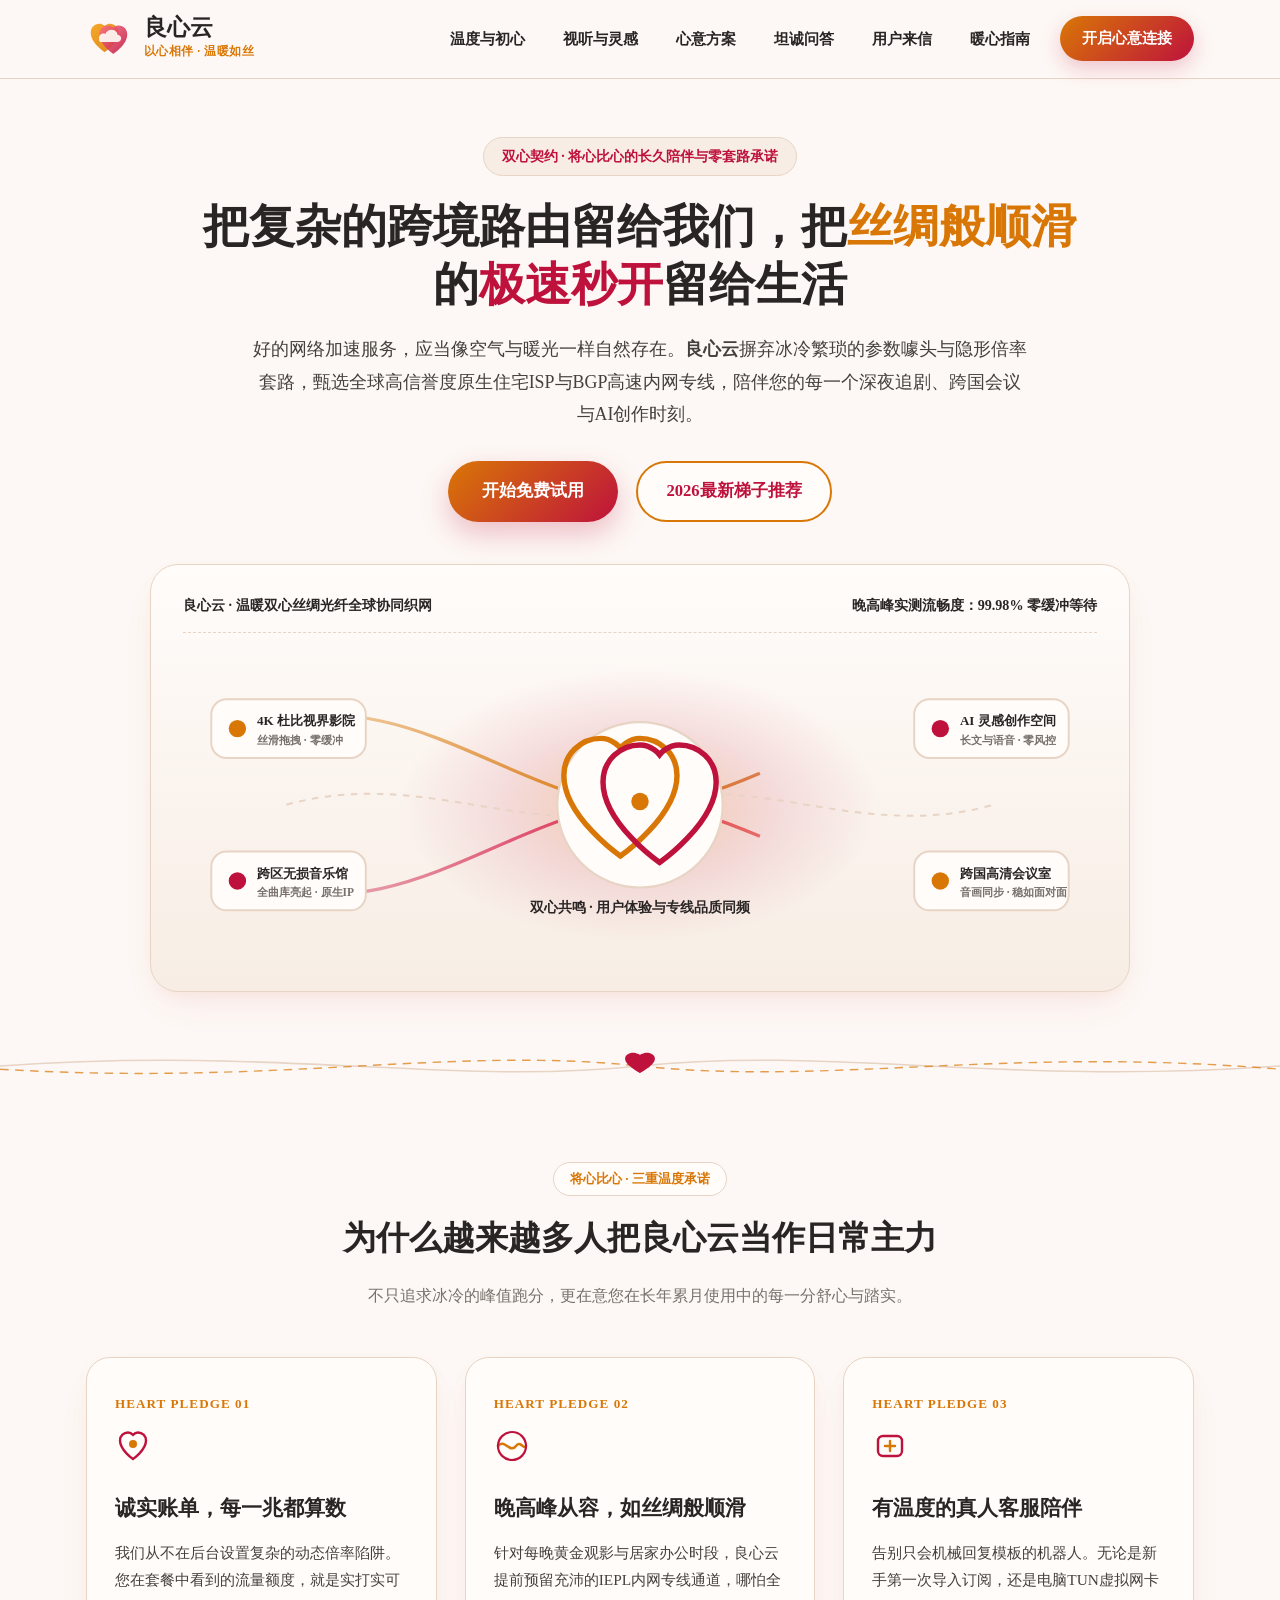
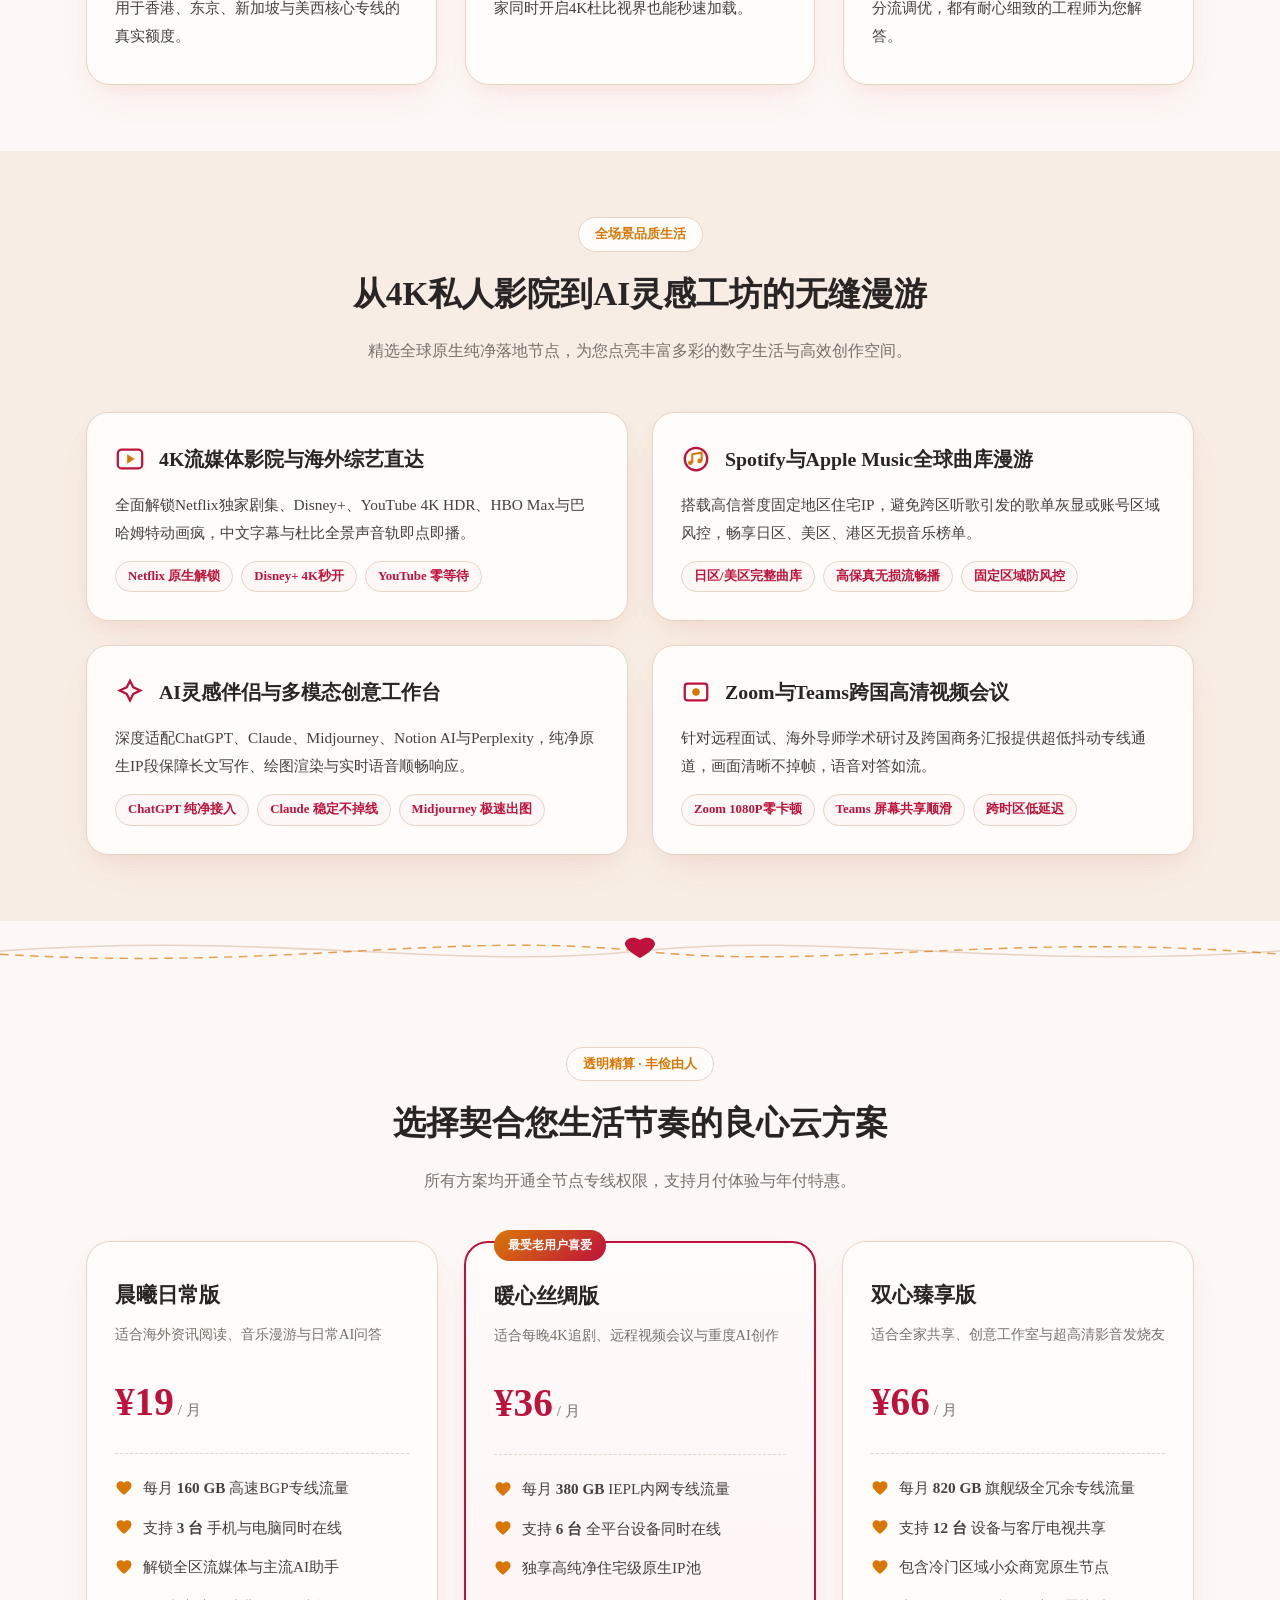
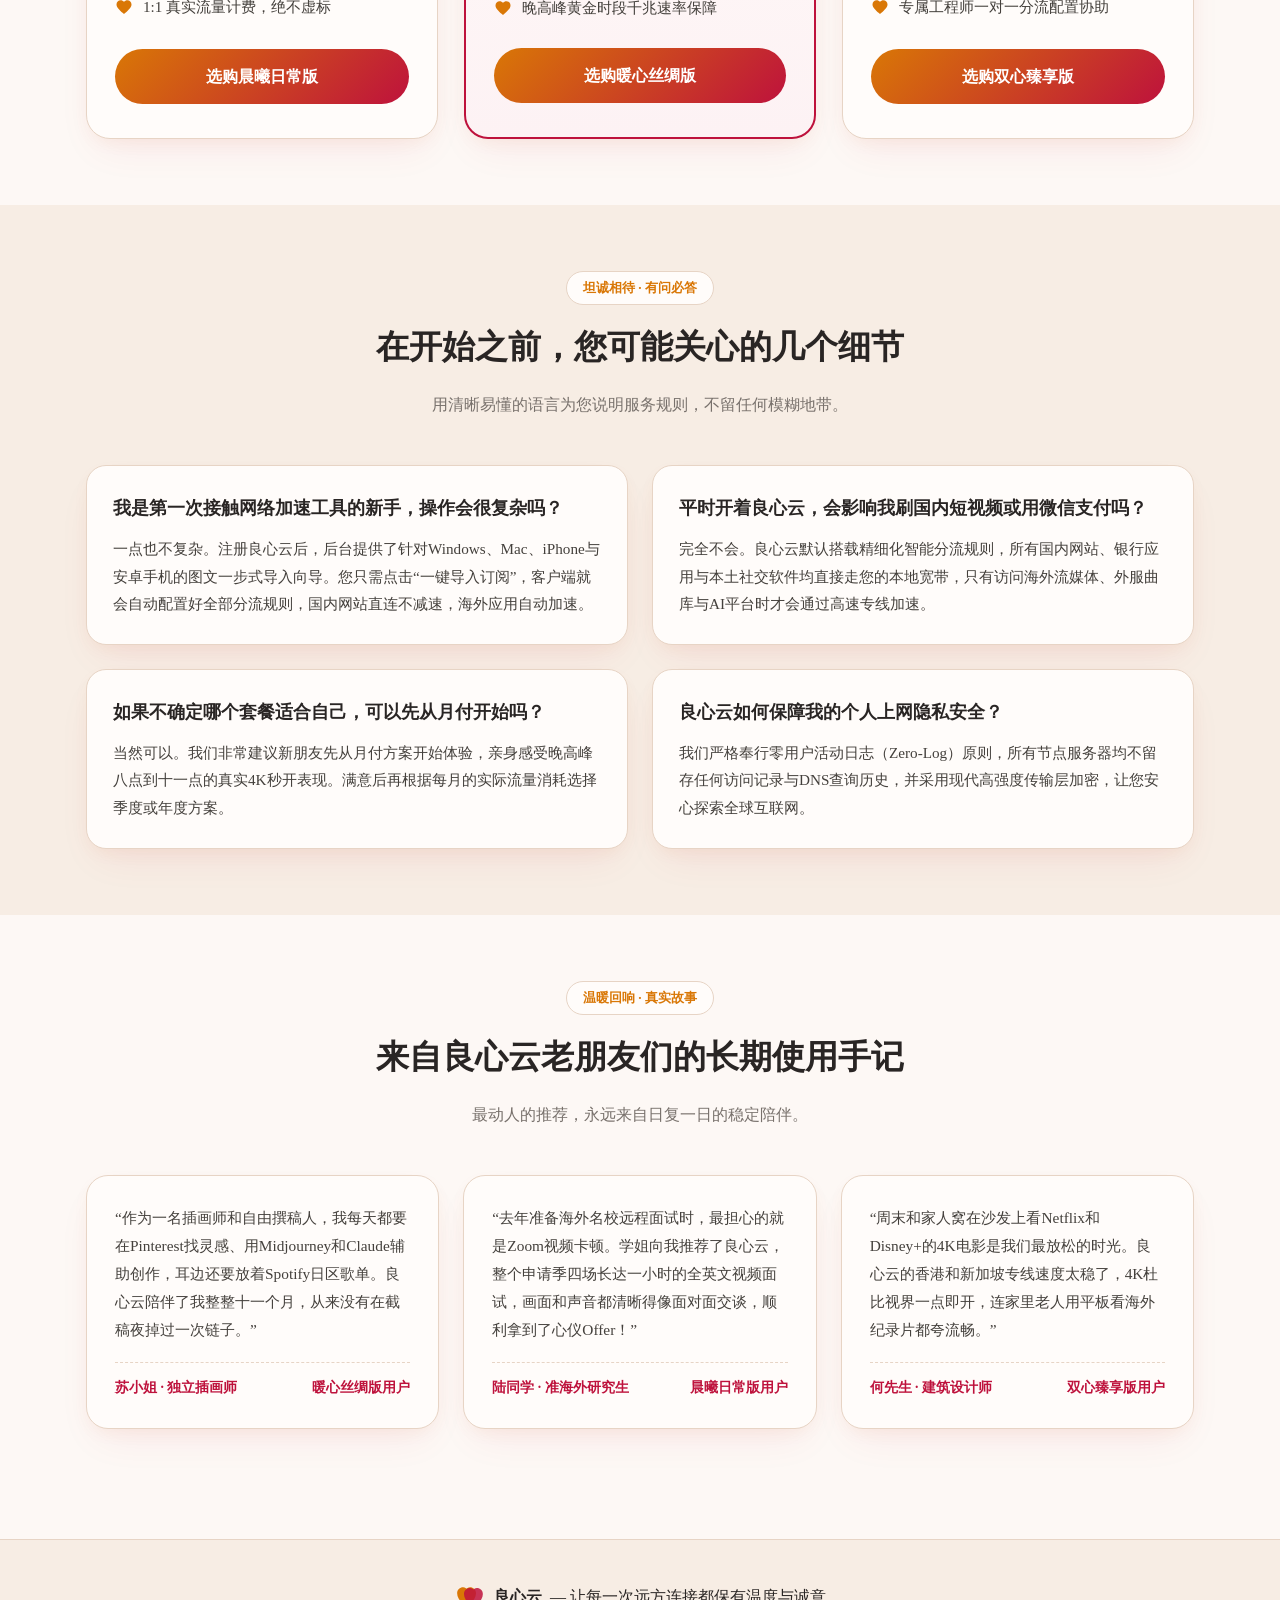
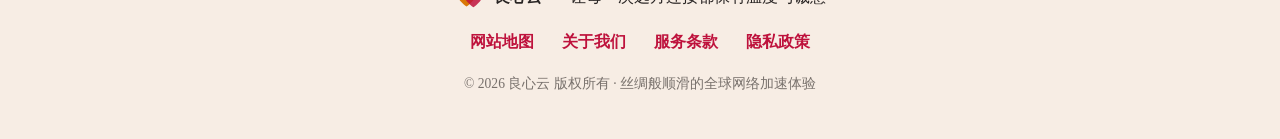
==== index.html @ 46d0551d "Deploy liangxinyun.makeup landing page" ====
<!DOCTYPE html>
<html lang="zh-CN">
<head>
  <meta charset="UTF-8">
  <meta name="viewport" content="width=device-width, initial-scale=1.0">
  <title>良心云 - 有温度的全球专线网络加速服务 | 4K极速秒开与口碑机场推荐</title>
  <meta name="description" content="良心云以真诚匠心打造如丝绸般顺滑的全球网络加速体验。坚持不虚标、不套路的透明定价，支持4K流媒体极速秒开、跨区音乐漫游与AI灵感创作，是值得长期托付的机场推荐首选。">
  <meta name="keywords" content="良心云,网络加速,极速秒开,机场推荐,全球流媒体解锁,跨国远程办公,稳定专线节点">
  <link rel="canonical" href="https://liangxinyun.makeup/">
  <meta property="og:type" content="website">
  <meta property="og:title" content="良心云 - 有温度的全球专线网络加速服务">
  <meta property="og:description" content="良心云坚持透明定价与充沛专线带宽，让4K观影极速秒开、AI创作与跨国视频会议始终温暖顺畅，高口碑机场推荐。">
  <meta property="og:url" content="https://liangxinyun.makeup/">
  <meta property="og:image" content="https://liangxinyun.makeup/og-twin-heart.png">
  <link rel="stylesheet" href="style.css">
  <script type="application/ld+json">
  {
    "@context": "https://schema.org",
    "@type": "Product",
    "name": "良心云",
    "brand": {
      "@type": "Brand",
      "name": "良心云"
    },
    "description": "良心云以真诚匠心打造如丝绸般顺滑的全球网络加速体验，支持4K流媒体极速秒开、跨区无损音乐与AI创作，是高口碑机场推荐服务。",
    "offers": {
      "@type": "AggregateOffer",
      "lowPrice": "19.00",
      "highPrice": "66.00",
      "priceCurrency": "CNY",
      "offerCount": "3"
    }
  }
  </script>
</head>
<body>
  <header class="champagne-header">
  <div class="shell-wrap header-bar">
    <a href="index.html" class="twin-brand" aria-label="良心云首页">
      <svg class="twin-logo-svg" viewBox="0 0 52 46" width="46" height="40" aria-hidden="true">
  <defs>
    <linearGradient id="amberHeartGrad" x1="0%" y1="0%" x2="100%" y2="100%">
      <stop offset="0%" stop-color="#F59E0B"/>
      <stop offset="100%" stop-color="#D97706"/>
    </linearGradient>
    <linearGradient id="roseHeartGrad" x1="0%" y1="0%" x2="100%" y2="100%">
      <stop offset="0%" stop-color="#FB7185"/>
      <stop offset="100%" stop-color="#BE123C"/>
    </linearGradient>
  </defs>
  <!-- Left Golden Wing Heart -->
  <path d="M21 38C21 38 5 28 5 15.5C5 9.8 9.4 5.5 14.8 5.5C18 5.5 21 7.8 21 7.8C21 7.8 24 5.5 27.2 5.5C32.6 5.5 37 9.8 37 15.5C37 28 21 38 21 38Z" fill="url(#amberHeartGrad)" opacity="0.88"/>
  <!-- Right Intertwined Rose Heart -->
  <path d="M31 40C31 40 15 30 15 17.5C15 11.8 19.4 7.5 24.8 7.5C28 7.5 31 9.8 31 9.8C31 9.8 34 7.5 37.2 7.5C42.6 7.5 47 11.8 47 17.5C47 30 31 40 31 40Z" fill="url(#roseHeartGrad)" opacity="0.88"/>
  <!-- Gentle Silk Cloud Contour -->
  <path d="M16 26.5H35.5C38 26.5 40 24.6 40 22.2C40 20 38.2 18.2 36 18C35.2 14.8 32.3 12.5 28.8 12.5C25.6 12.5 22.9 14.4 21.8 17.2C21.2 17 20.5 16.8 19.8 16.8C16.9 16.8 14.5 19.1 14.5 22C14.5 24.5 15.2 26.5 16 26.5Z" fill="#FDF8F5" opacity="0.92"/>
</svg>
      <div class="twin-brand-titles">
        <span class="twin-brand-name">良心云</span>
        <span class="twin-brand-sub">以心相伴 · 温暖如丝</span>
      </div>
    </a>
    <nav class="silk-nav" aria-label="主导航">
      <ul class="silk-nav-links">
        <li><a href="index.html#heart-pledge" class="silk-link">温度与初心</a></li>
        <li><a href="index.html#silk-scenes" class="silk-link">视听与灵感</a></li>
        <li><a href="index.html#gentle-tiers" class="silk-link">心意方案</a></li>
        <li><a href="index.html#warm-dialog" class="silk-link">坦诚问答</a></li>
        <li><a href="index.html#user-letters" class="silk-link">用户来信</a></li>
        <li><a href="warm-compass.html" class="silk-link ">暖心指南</a></li>
      </ul>
      <a href="https://ww012.twilightaff.com/#/?code=A56DH1Af" rel="nofollow" target="_blank" class="silk-cta-pill">开启心意连接</a>
    </nav>
  </div>
</header>

  <main>
    <section class="editorial-hero">
      <div class="shell-wrap">
        <div class="pledge-seal">
          <span>双心契约 · 将心比心的长久陪伴与零套路承诺</span>
        </div>
        <h1 class="editorial-h1">把复杂的跨境路由留给我们，把<span class="amber-em">丝绸般顺滑</span>的<span class="rose-em">极速秒开</span>留给生活</h1>
        <p class="editorial-lead">
          好的网络加速服务，应当像空气与暖光一样自然存在。<strong>良心云</strong>摒弃冰冷繁琐的参数噱头与隐形倍率套路，甄选全球高信誉度原生住宅ISP与BGP高速内网专线，陪伴您的每一个深夜追剧、跨国会议与AI创作时刻。
        </p>
        <div class="editorial-cta-row">
          <a href="https://ww012.twilightaff.com/#/?code=A56DH1Af" rel="nofollow" target="_blank" class="btn-warm-trial">开始免费试用</a>
          <a href="https://tizilab.net/paihang/" target="_blank" class="btn-silk-rank">2026最新梯子推荐</a>
        </div>

        <div class="twin-heart-stage">
          <div class="twin-stage-caption">
            <span>良心云 · 温暖双心丝绸光纤全球协同织网</span>
            <span>晚高峰实测流畅度：99.98% 零缓冲等待</span>
          </div>
          <svg class="twin-svg-canvas" viewBox="0 0 840 290" role="img" aria-label="良心云温暖双心共鸣与丝绸光纤编织全球连接动态图">
  <defs>
    <linearGradient id="silkGoldStream" x1="0%" y1="0%" x2="100%" y2="0%">
      <stop offset="0%" stop-color="#D97706" stop-opacity="0.2"/>
      <stop offset="50%" stop-color="#D97706" stop-opacity="0.95"/>
      <stop offset="100%" stop-color="#BE123C" stop-opacity="0.2"/>
    </linearGradient>
    <linearGradient id="silkRoseStream" x1="0%" y1="0%" x2="100%" y2="0%">
      <stop offset="0%" stop-color="#BE123C" stop-opacity="0.2"/>
      <stop offset="50%" stop-color="#E11D48" stop-opacity="0.9"/>
      <stop offset="100%" stop-color="#D97706" stop-opacity="0.2"/>
    </linearGradient>
    <radialGradient id="warmCenterAura" cx="50%" cy="50%" r="50%">
      <stop offset="0%" stop-color="#F59E0B" stop-opacity="0.32"/>
      <stop offset="60%" stop-color="#BE123C" stop-opacity="0.10"/>
      <stop offset="100%" stop-color="#BE123C" stop-opacity="0"/>
    </radialGradient>
  </defs>

  <!-- Warm glowing heart-aura backdrop -->
  <ellipse cx="420" cy="145" rx="220" ry="125" fill="url(#warmCenterAura)"/>

  <!-- Silk optical streams weaving left and right -->
  <path class="silk-stream-line" d="M70,75 C200,25 310,145 420,145 C530,145 640,25 770,75" fill="none" stroke="url(#silkGoldStream)" stroke-width="3"/>
  <path class="silk-stream-line" d="M70,215 C200,265 310,145 420,145 C530,145 640,265 770,215" fill="none" stroke="url(#silkRoseStream)" stroke-width="3"/>
  <path d="M95,145 C220,110 320,180 420,145 C520,110 620,180 745,145" fill="none" stroke="#E7D4C5" stroke-width="1.8" stroke-dasharray="6 6"/>

  <!-- Warm floating light particles along silk streams -->
  <circle r="5" fill="#D97706">
    <animateMotion dur="3.6s" repeatCount="indefinite" path="M420,145 C310,145 200,25 70,75"/>
  </circle>
  <circle r="5" fill="#BE123C">
    <animateMotion dur="3.2s" repeatCount="indefinite" path="M420,145 C530,145 640,25 770,75"/>
  </circle>
  <circle r="5" fill="#E11D48">
    <animateMotion dur="3.8s" repeatCount="indefinite" path="M420,145 C310,145 200,265 70,215"/>
  </circle>
  <circle r="5" fill="#F59E0B">
    <animateMotion dur="3.4s" repeatCount="indefinite" path="M420,145 C530,145 640,265 770,215"/>
  </circle>

  <!-- Left & Right Creative / Cinema / AI / Music Destination Cards -->
  <g class="floating-node-card" transform="translate(26,48)">
    <rect width="142" height="54" rx="14" fill="#FFFCFA" stroke="#E7D4C5" stroke-width="1.8"/>
    <circle cx="24" cy="27" r="8" fill="#D97706"/>
    <text x="42" y="24" fill="#292524" font-size="12" font-weight="800">4K 杜比视界影院</text>
    <text x="42" y="41" fill="#78716C" font-size="10.5" font-weight="600">丝滑拖拽 · 零缓冲</text>
  </g>

  <g class="floating-node-card" transform="translate(26,188)">
    <rect width="142" height="54" rx="14" fill="#FFFCFA" stroke="#E7D4C5" stroke-width="1.8"/>
    <circle cx="24" cy="27" r="8" fill="#BE123C"/>
    <text x="42" y="24" fill="#292524" font-size="12" font-weight="800">跨区无损音乐馆</text>
    <text x="42" y="41" fill="#78716C" font-size="10.5" font-weight="600">全曲库亮起 · 原生IP</text>
  </g>

  <g class="floating-node-card" transform="translate(672,48)">
    <rect width="142" height="54" rx="14" fill="#FFFCFA" stroke="#E7D4C5" stroke-width="1.8"/>
    <circle cx="24" cy="27" r="8" fill="#BE123C"/>
    <text x="42" y="24" fill="#292524" font-size="12" font-weight="800">AI 灵感创作空间</text>
    <text x="42" y="41" fill="#78716C" font-size="10.5" font-weight="600">长文与语音 · 零风控</text>
  </g>

  <g class="floating-node-card" transform="translate(672,188)">
    <rect width="142" height="54" rx="14" fill="#FFFCFA" stroke="#E7D4C5" stroke-width="1.8"/>
    <circle cx="24" cy="27" r="8" fill="#D97706"/>
    <text x="42" y="24" fill="#292524" font-size="12" font-weight="800">跨国高清会议室</text>
    <text x="42" y="41" fill="#78716C" font-size="10.5" font-weight="600">音画同步 · 稳如面对面</text>
  </g>

  <!-- Center Intertwined Twin-Heart Resonance Core -->
  <g class="twin-heart-group">
    <circle cx="420" cy="145" r="76" fill="#FFFCFA" stroke="#E7D4C5" stroke-width="2"/>
    <!-- Left Amber Heart Ring -->
    <path d="M402 192 C402 192 350 156 350 118 C350 98 366 84 384 84 C395 84 402 93 402 93 C402 93 409 84 420 84 C438 84 454 98 454 118 C454 156 402 192 402 192 Z" fill="none" stroke="#D97706" stroke-width="5"/>
    <!-- Right Rose Heart Ring -->
    <path d="M438 198 C438 198 386 162 386 124 C386 104 402 90 420 90 C431 90 438 99 438 99 C438 99 445 90 456 90 C474 90 490 104 490 124 C490 162 438 198 438 198 Z" fill="none" stroke="#BE123C" stroke-width="5"/>
    <circle cx="420" cy="142" r="8" fill="#D97706"/>
    <text x="420" y="244" text-anchor="middle" fill="#292524" font-size="12.5" font-weight="800">双心共鸣 · 用户体验与专线品质同频</text>
  </g>
</svg>
        </div>
      </div>
    </section>

    <div class="silk-ribbon-divider" aria-hidden="true">
  <svg viewBox="0 0 1200 60" preserveAspectRatio="none">
    <path d="M0,30 C260,5 420,55 600,30 C780,5 940,55 1200,30" fill="none" stroke="#E7D4C5" stroke-width="2"/>
    <path d="M0,34 C260,55 420,5 600,30 C780,55 940,5 1200,34" fill="none" stroke="#D97706" stroke-width="1.8" stroke-dasharray="8 6" opacity="0.7"/>
    <path d="M600,39 C600,39 586,29 586,21 C586,16.5 589.5,13.5 593.5,13.5 C596.5,13.5 600,16 600,16 C600,16 603.5,13.5 606.5,13.5 C610.5,13.5 614,16.5 614,21 C614,29 600,39 600,39 Z" fill="#BE123C"/>
  </svg>
</div>

    <section id="heart-pledge" class="humanist-section">
      <div class="shell-wrap">
        <div class="center-heading">
          <span class="eyebrow-petal">将心比心 · 三重温度承诺</span>
          <h2>为什么越来越多人把良心云当作日常主力</h2>
          <p>不只追求冰冷的峰值跑分，更在意您在长年累月使用中的每一分舒心与踏实。</p>
        </div>
        <div class="narrative-trio">
          <article class="story-card">
            <span class="story-num">HEART PLEDGE 01</span>
            <div class="story-icon">
              <svg viewBox="0 0 36 36" width="36" height="36" aria-hidden="true">
                <path d="M18 31C18 31 5 22 5 12.5C5 7.8 8.8 4.5 13 4.5C15.8 4.5 18 6.8 18 6.8C18 6.8 20.2 4.5 23 4.5C27.2 4.5 31 7.8 31 12.5C31 22 18 31 18 31Z" fill="none" stroke="#BE123C" stroke-width="2.4"/>
                <circle cx="18" cy="16" r="4" fill="#D97706"/>
              </svg>
            </div>
            <h3>诚实账单，每一兆都算数</h3>
            <p>我们从不在后台设置复杂的动态倍率陷阱。您在套餐中看到的流量额度，就是实打实可用于香港、东京、新加坡与美西核心专线的真实额度。</p>
          </article>

          <article class="story-card">
            <span class="story-num">HEART PLEDGE 02</span>
            <div class="story-icon">
              <svg viewBox="0 0 36 36" width="36" height="36" aria-hidden="true">
                <path d="M4 18C10 10 16 26 22 18C26 12 30 22 32 18" fill="none" stroke="#D97706" stroke-width="2.6" stroke-linecap="round"/>
                <circle cx="18" cy="18" r="14" fill="none" stroke="#BE123C" stroke-width="2.2"/>
              </svg>
            </div>
            <h3>晚高峰从容，如丝绸般顺滑</h3>
            <p>针对每晚黄金观影与居家办公时段，良心云提前预留充沛的IEPL内网专线通道，哪怕全家同时开启4K杜比视界也能秒速加载。</p>
          </article>

          <article class="story-card">
            <span class="story-num">HEART PLEDGE 03</span>
            <div class="story-icon">
              <svg viewBox="0 0 36 36" width="36" height="36" aria-hidden="true">
                <rect x="6" y="8" width="24" height="20" rx="5" fill="none" stroke="#BE123C" stroke-width="2.4"/>
                <path d="M13 18h10M18 13v10" stroke="#D97706" stroke-width="2.4" stroke-linecap="round"/>
              </svg>
            </div>
            <h3>有温度的真人客服陪伴</h3>
            <p>告别只会机械回复模板的机器人。无论是新手第一次导入订阅，还是电脑TUN虚拟网卡分流调优，都有耐心细致的工程师为您解答。</p>
          </article>
        </div>
      </div>
    </section>

    <section id="silk-scenes" class="humanist-section cream-tone">
      <div class="shell-wrap">
        <div class="center-heading">
          <span class="eyebrow-petal">全场景品质生活</span>
          <h2>从4K私人影院到AI灵感工坊的无缝漫游</h2>
          <p>精选全球原生纯净落地节点，为您点亮丰富多彩的数字生活与高效创作空间。</p>
        </div>
        <div class="silk-quad-grid">
          <div class="silk-scene-box">
            <div class="silk-scene-top">
              <svg viewBox="0 0 32 32" width="30" height="30" aria-hidden="true">
                <rect x="3" y="6" width="26" height="20" rx="4" fill="none" stroke="#BE123C" stroke-width="2.4"/>
                <polygon points="13,11 21,16 13,21" fill="#D97706"/>
              </svg>
              <h3>4K流媒体影院与海外综艺直达</h3>
            </div>
            <p>全面解锁Netflix独家剧集、Disney+、YouTube 4K HDR、HBO Max与巴哈姆特动画疯，中文字幕与杜比全景声音轨即点即播。</p>
            <div class="silk-badges">
              <span class="silk-badge">Netflix 原生解锁</span>
              <span class="silk-badge">Disney+ 4K秒开</span>
              <span class="silk-badge">YouTube 零等待</span>
            </div>
          </div>

          <div class="silk-scene-box">
            <div class="silk-scene-top">
              <svg viewBox="0 0 32 32" width="30" height="30" aria-hidden="true">
                <circle cx="16" cy="16" r="12" fill="none" stroke="#BE123C" stroke-width="2.4"/>
                <path d="M12 20V11l10-2v9" fill="none" stroke="#D97706" stroke-width="2.2"/>
                <circle cx="10" cy="20" r="2.5" fill="#D97706"/>
                <circle cx="20" cy="18" r="2.5" fill="#D97706"/>
              </svg>
              <h3>Spotify与Apple Music全球曲库漫游</h3>
            </div>
            <p>搭载高信誉度固定地区住宅IP，避免跨区听歌引发的歌单灰显或账号区域风控，畅享日区、美区、港区无损音乐榜单。</p>
            <div class="silk-badges">
              <span class="silk-badge">日区/美区完整曲库</span>
              <span class="silk-badge">高保真无损流畅播</span>
              <span class="silk-badge">固定区域防风控</span>
            </div>
          </div>

          <div class="silk-scene-box">
            <div class="silk-scene-top">
              <svg viewBox="0 0 32 32" width="30" height="30" aria-hidden="true">
                <path d="M16 4l3.5 7 7.5 3.5-7.5 3.5-3.5 7-3.5-7-7.5-3.5 7.5-3.5L16 4z" fill="none" stroke="#BE123C" stroke-width="2.4"/>
              </svg>
              <h3>AI灵感伴侣与多模态创意工作台</h3>
            </div>
            <p>深度适配ChatGPT、Claude、Midjourney、Notion AI与Perplexity，纯净原生IP段保障长文写作、绘图渲染与实时语音顺畅响应。</p>
            <div class="silk-badges">
              <span class="silk-badge">ChatGPT 纯净接入</span>
              <span class="silk-badge">Claude 稳定不掉线</span>
              <span class="silk-badge">Midjourney 极速出图</span>
            </div>
          </div>

          <div class="silk-scene-box">
            <div class="silk-scene-top">
              <svg viewBox="0 0 32 32" width="30" height="30" aria-hidden="true">
                <rect x="4" y="7" width="24" height="18" rx="3" fill="none" stroke="#BE123C" stroke-width="2.4"/>
                <circle cx="16" cy="16" r="4" fill="#D97706"/>
              </svg>
              <h3>Zoom与Teams跨国高清视频会议</h3>
            </div>
            <p>针对远程面试、海外导师学术研讨及跨国商务汇报提供超低抖动专线通道，画面清晰不掉帧，语音对答如流。</p>
            <div class="silk-badges">
              <span class="silk-badge">Zoom 1080P零卡顿</span>
              <span class="silk-badge">Teams 屏幕共享顺滑</span>
              <span class="silk-badge">跨时区低延迟</span>
            </div>
          </div>
        </div>
      </div>
    </section>

    <div class="silk-ribbon-divider" aria-hidden="true">
  <svg viewBox="0 0 1200 60" preserveAspectRatio="none">
    <path d="M0,30 C260,5 420,55 600,30 C780,5 940,55 1200,30" fill="none" stroke="#E7D4C5" stroke-width="2"/>
    <path d="M0,34 C260,55 420,5 600,30 C780,55 940,5 1200,34" fill="none" stroke="#D97706" stroke-width="1.8" stroke-dasharray="8 6" opacity="0.7"/>
    <path d="M600,39 C600,39 586,29 586,21 C586,16.5 589.5,13.5 593.5,13.5 C596.5,13.5 600,16 600,16 C600,16 603.5,13.5 606.5,13.5 C610.5,13.5 614,16.5 614,21 C614,29 600,39 600,39 Z" fill="#BE123C"/>
  </svg>
</div>

    <section id="gentle-tiers" class="humanist-section">
      <div class="shell-wrap">
        <div class="center-heading">
          <span class="eyebrow-petal">透明精算 · 丰俭由人</span>
          <h2>选择契合您生活节奏的良心云方案</h2>
          <p>所有方案均开通全节点专线权限，支持月付体验与年付特惠。</p>
        </div>
        <div class="tier-trio">
          <div class="tier-box">
            <div>
              <h3 class="tier-title">晨曦日常版</h3>
              <p class="tier-desc">适合海外资讯阅读、音乐漫游与日常AI问答</p>
              <div class="tier-amount">
                <span class="tier-val">¥19</span>
                <span class="tier-cycle">/ 月</span>
              </div>
              <ul class="tier-list">
                <li><svg width="18" height="18" viewBox="0 0 24 24" aria-hidden="true"><path d="M12 21.35l-1.45-1.32C5.4 15.36 2 12.28 2 8.5 2 5.42 4.42 3 7.5 3c1.74 0 3.41.81 4.5 2.09C13.09 3.81 14.76 3 16.5 3 19.58 3 22 5.42 22 8.5c0 3.78-3.4 6.86-8.55 11.54L12 21.35z" fill="#D97706"/></svg><span>每月 <strong>160 GB</strong> 高速BGP专线流量</span></li>
                <li><svg width="18" height="18" viewBox="0 0 24 24" aria-hidden="true"><path d="M12 21.35l-1.45-1.32C5.4 15.36 2 12.28 2 8.5 2 5.42 4.42 3 7.5 3c1.74 0 3.41.81 4.5 2.09C13.09 3.81 14.76 3 16.5 3 19.58 3 22 5.42 22 8.5c0 3.78-3.4 6.86-8.55 11.54L12 21.35z" fill="#D97706"/></svg><span>支持 <strong>3 台</strong> 手机与电脑同时在线</span></li>
                <li><svg width="18" height="18" viewBox="0 0 24 24" aria-hidden="true"><path d="M12 21.35l-1.45-1.32C5.4 15.36 2 12.28 2 8.5 2 5.42 4.42 3 7.5 3c1.74 0 3.41.81 4.5 2.09C13.09 3.81 14.76 3 16.5 3 19.58 3 22 5.42 22 8.5c0 3.78-3.4 6.86-8.55 11.54L12 21.35z" fill="#D97706"/></svg><span>解锁全区流媒体与主流AI助手</span></li>
                <li><svg width="18" height="18" viewBox="0 0 24 24" aria-hidden="true"><path d="M12 21.35l-1.45-1.32C5.4 15.36 2 12.28 2 8.5 2 5.42 4.42 3 7.5 3c1.74 0 3.41.81 4.5 2.09C13.09 3.81 14.76 3 16.5 3 19.58 3 22 5.42 22 8.5c0 3.78-3.4 6.86-8.55 11.54L12 21.35z" fill="#D97706"/></svg><span>1:1 真实流量计费，绝不虚标</span></li>
              </ul>
            </div>
            <a href="https://ww012.twilightaff.com/#/?code=A56DH1Af" rel="nofollow" target="_blank" class="tier-cta">选购晨曦日常版</a>
          </div>

          <div class="tier-box warm-choice">
            <span class="tier-seal">最受老用户喜爱</span>
            <div>
              <h3 class="tier-title">暖心丝绸版</h3>
              <p class="tier-desc">适合每晚4K追剧、远程视频会议与重度AI创作</p>
              <div class="tier-amount">
                <span class="tier-val">¥36</span>
                <span class="tier-cycle">/ 月</span>
              </div>
              <ul class="tier-list">
                <li><svg width="18" height="18" viewBox="0 0 24 24" aria-hidden="true"><path d="M12 21.35l-1.45-1.32C5.4 15.36 2 12.28 2 8.5 2 5.42 4.42 3 7.5 3c1.74 0 3.41.81 4.5 2.09C13.09 3.81 14.76 3 16.5 3 19.58 3 22 5.42 22 8.5c0 3.78-3.4 6.86-8.55 11.54L12 21.35z" fill="#D97706"/></svg><span>每月 <strong>380 GB</strong> IEPL内网专线流量</span></li>
                <li><svg width="18" height="18" viewBox="0 0 24 24" aria-hidden="true"><path d="M12 21.35l-1.45-1.32C5.4 15.36 2 12.28 2 8.5 2 5.42 4.42 3 7.5 3c1.74 0 3.41.81 4.5 2.09C13.09 3.81 14.76 3 16.5 3 19.58 3 22 5.42 22 8.5c0 3.78-3.4 6.86-8.55 11.54L12 21.35z" fill="#D97706"/></svg><span>支持 <strong>6 台</strong> 全平台设备同时在线</span></li>
                <li><svg width="18" height="18" viewBox="0 0 24 24" aria-hidden="true"><path d="M12 21.35l-1.45-1.32C5.4 15.36 2 12.28 2 8.5 2 5.42 4.42 3 7.5 3c1.74 0 3.41.81 4.5 2.09C13.09 3.81 14.76 3 16.5 3 19.58 3 22 5.42 22 8.5c0 3.78-3.4 6.86-8.55 11.54L12 21.35z" fill="#D97706"/></svg><span>独享高纯净住宅级原生IP池</span></li>
                <li><svg width="18" height="18" viewBox="0 0 24 24" aria-hidden="true"><path d="M12 21.35l-1.45-1.32C5.4 15.36 2 12.28 2 8.5 2 5.42 4.42 3 7.5 3c1.74 0 3.41.81 4.5 2.09C13.09 3.81 14.76 3 16.5 3 19.58 3 22 5.42 22 8.5c0 3.78-3.4 6.86-8.55 11.54L12 21.35z" fill="#D97706"/></svg><span>晚高峰黄金时段千兆速率保障</span></li>
              </ul>
            </div>
            <a href="https://ww012.twilightaff.com/#/?code=A56DH1Af" rel="nofollow" target="_blank" class="tier-cta">选购暖心丝绸版</a>
          </div>

          <div class="tier-box">
            <div>
              <h3 class="tier-title">双心臻享版</h3>
              <p class="tier-desc">适合全家共享、创意工作室与超高清影音发烧友</p>
              <div class="tier-amount">
                <span class="tier-val">¥66</span>
                <span class="tier-cycle">/ 月</span>
              </div>
              <ul class="tier-list">
                <li><svg width="18" height="18" viewBox="0 0 24 24" aria-hidden="true"><path d="M12 21.35l-1.45-1.32C5.4 15.36 2 12.28 2 8.5 2 5.42 4.42 3 7.5 3c1.74 0 3.41.81 4.5 2.09C13.09 3.81 14.76 3 16.5 3 19.58 3 22 5.42 22 8.5c0 3.78-3.4 6.86-8.55 11.54L12 21.35z" fill="#D97706"/></svg><span>每月 <strong>820 GB</strong> 旗舰级全冗余专线流量</span></li>
                <li><svg width="18" height="18" viewBox="0 0 24 24" aria-hidden="true"><path d="M12 21.35l-1.45-1.32C5.4 15.36 2 12.28 2 8.5 2 5.42 4.42 3 7.5 3c1.74 0 3.41.81 4.5 2.09C13.09 3.81 14.76 3 16.5 3 19.58 3 22 5.42 22 8.5c0 3.78-3.4 6.86-8.55 11.54L12 21.35z" fill="#D97706"/></svg><span>支持 <strong>12 台</strong> 设备与客厅电视共享</span></li>
                <li><svg width="18" height="18" viewBox="0 0 24 24" aria-hidden="true"><path d="M12 21.35l-1.45-1.32C5.4 15.36 2 12.28 2 8.5 2 5.42 4.42 3 7.5 3c1.74 0 3.41.81 4.5 2.09C13.09 3.81 14.76 3 16.5 3 19.58 3 22 5.42 22 8.5c0 3.78-3.4 6.86-8.55 11.54L12 21.35z" fill="#D97706"/></svg><span>包含冷门区域小众商宽原生节点</span></li>
                <li><svg width="18" height="18" viewBox="0 0 24 24" aria-hidden="true"><path d="M12 21.35l-1.45-1.32C5.4 15.36 2 12.28 2 8.5 2 5.42 4.42 3 7.5 3c1.74 0 3.41.81 4.5 2.09C13.09 3.81 14.76 3 16.5 3 19.58 3 22 5.42 22 8.5c0 3.78-3.4 6.86-8.55 11.54L12 21.35z" fill="#D97706"/></svg><span>专属工程师一对一分流配置协助</span></li>
              </ul>
            </div>
            <a href="https://ww012.twilightaff.com/#/?code=A56DH1Af" rel="nofollow" target="_blank" class="tier-cta">选购双心臻享版</a>
          </div>
        </div>
      </div>
    </section>

    <section id="warm-dialog" class="humanist-section cream-tone">
      <div class="shell-wrap">
        <div class="center-heading">
          <span class="eyebrow-petal">坦诚相待 · 有问必答</span>
          <h2>在开始之前，您可能关心的几个细节</h2>
          <p>用清晰易懂的语言为您说明服务规则，不留任何模糊地带。</p>
        </div>
        <div class="dialog-list">
          <div class="dialog-item">
            <h3>我是第一次接触网络加速工具的新手，操作会很复杂吗？</h3>
            <p>一点也不复杂。注册良心云后，后台提供了针对Windows、Mac、iPhone与安卓手机的图文一步式导入向导。您只需点击“一键导入订阅”，客户端就会自动配置好全部分流规则，国内网站直连不减速，海外应用自动加速。</p>
          </div>
          <div class="dialog-item">
            <h3>平时开着良心云，会影响我刷国内短视频或用微信支付吗？</h3>
            <p>完全不会。良心云默认搭载精细化智能分流规则，所有国内网站、银行应用与本土社交软件均直接走您的本地宽带，只有访问海外流媒体、外服曲库与AI平台时才会通过高速专线加速。</p>
          </div>
          <div class="dialog-item">
            <h3>如果不确定哪个套餐适合自己，可以先从月付开始吗？</h3>
            <p>当然可以。我们非常建议新朋友先从月付方案开始体验，亲身感受晚高峰八点到十一点的真实4K秒开表现。满意后再根据每月的实际流量消耗选择季度或年度方案。</p>
          </div>
          <div class="dialog-item">
            <h3>良心云如何保障我的个人上网隐私安全？</h3>
            <p>我们严格奉行零用户活动日志（Zero-Log）原则，所有节点服务器均不留存任何访问记录与DNS查询历史，并采用现代高强度传输层加密，让您安心探索全球互联网。</p>
          </div>
        </div>
      </div>
    </section>

    <section id="user-letters" class="humanist-section">
      <div class="shell-wrap">
        <div class="center-heading">
          <span class="eyebrow-petal">温暖回响 · 真实故事</span>
          <h2>来自良心云老朋友们的长期使用手记</h2>
          <p>最动人的推荐，永远来自日复一日的稳定陪伴。</p>
        </div>
        <div class="letter-grid">
          <div class="letter-card">
            <p class="letter-body">“作为一名插画师和自由撰稿人，我每天都要在Pinterest找灵感、用Midjourney和Claude辅助创作，耳边还要放着Spotify日区歌单。良心云陪伴了我整整十一个月，从来没有在截稿夜掉过一次链子。”</p>
            <div class="letter-sign">
              <span>苏小姐 · 独立插画师</span>
              <span>暖心丝绸版用户</span>
            </div>
          </div>
          <div class="letter-card">
            <p class="letter-body">“去年准备海外名校远程面试时，最担心的就是Zoom视频卡顿。学姐向我推荐了良心云，整个申请季四场长达一小时的全英文视频面试，画面和声音都清晰得像面对面交谈，顺利拿到了心仪Offer！”</p>
            <div class="letter-sign">
              <span>陆同学 · 准海外研究生</span>
              <span>晨曦日常版用户</span>
            </div>
          </div>
          <div class="letter-card">
            <p class="letter-body">“周末和家人窝在沙发上看Netflix和Disney+的4K电影是我们最放松的时光。良心云的香港和新加坡专线速度太稳了，4K杜比视界一点即开，连家里老人用平板看海外纪录片都夸流畅。”</p>
            <div class="letter-sign">
              <span>何先生 · 建筑设计师</span>
              <span>双心臻享版用户</span>
            </div>
          </div>
        </div>
      </div>
    </section>
  </main>

  <footer class="champagne-footer">
  <div class="shell-wrap footer-stack">
    <div class="footer-emblem">
      <svg viewBox="0 0 36 28" width="32" height="24" aria-hidden="true">
        <path d="M14 25C14 25 3 18 3 9.5C3 5.5 6.2 2.5 10 2.5C12.2 2.5 14 4.2 14 4.2C14 4.2 15.8 2.5 18 2.5C21.8 2.5 25 5.5 25 9.5C25 18 14 25 14 25Z" fill="#D97706"/>
        <path d="M22 26C22 26 11 19 11 10.5C11 6.5 14.2 3.5 18 3.5C20.2 3.5 22 5.2 22 5.2C22 5.2 23.8 3.5 26 3.5C29.8 3.5 33 6.5 33 10.5C33 19 22 26 22 26Z" fill="#BE123C" opacity="0.85"/>
      </svg>
      <strong>良心云</strong>
      <span>— 让每一次远方连接都保有温度与诚意</span>
    </div>
    <nav class="footer-legal-nav" aria-label="页脚导航">
      <a href="sitemap.html">网站地图</a>
      <a href="about.html">关于我们</a>
      <a href="terms.html">服务条款</a>
      <a href="privacy.html">隐私政策</a>
    </nav>
    <p class="footer-note">© 2026 良心云 版权所有 · 丝绸般顺滑的全球网络加速体验</p>
  </div>
</footer>
</body>
</html>
---- style.css ----
/* 良心云 liangxinyun.makeup - 温暖琥珀双心与丝绸香槟人文美学风格 */
:root {
  --silk-almond: #FDF8F5;
  --champagne-cream: #F7EDE4;
  --card-warm-white: #FFFCFA;
  --amber-heart: #D97706;
  --rose-terracotta: #BE123C;
  --rose-soft: #E11D48;
  --espresso-ink: #292524;
  --espresso-body: #44403C;
  --espresso-muted: #78716C;
  --border-champagne: #E7D4C5;
  --shadow-silk: 0 18px 42px -12px rgba(190, 18, 60, 0.08), 0 6px 18px -4px rgba(217, 119, 6, 0.07);
}

* {
  box-sizing: border-box;
  margin: 0;
  padding: 0;
}

html {
  scroll-behavior: smooth;
  font-size: 16px;
}

body {
  font-family: "PingFang SC", "Hiragino Sans GB", "Songti SC", "Microsoft YaHei", serif;
  background-color: var(--silk-almond);
  color: var(--espresso-body);
  line-height: 1.82;
}

/* 醒目统一超链接色彩，访问前后严格一致，绝不使用默认蓝紫 */
a,
a:link,
a:visited {
  color: var(--rose-terracotta);
  text-decoration: none;
  font-weight: 600;
  transition: color 0.2s ease, background-color 0.2s ease;
}

a:hover,
a:active {
  color: var(--amber-heart);
  text-decoration: underline;
}

.shell-wrap {
  width: 100%;
  max-width: 1160px;
  margin: 0 auto;
  padding: 0 26px;
}

/* Header */
.champagne-header {
  position: sticky;
  top: 0;
  z-index: 99;
  background: rgba(253, 248, 245, 0.96);
  border-bottom: 1px solid var(--border-champagne);
}

.header-bar {
  display: flex;
  align-items: center;
  justify-content: space-between;
  padding-top: 15px;
  padding-bottom: 15px;
  gap: 18px;
}

.twin-brand,
.twin-brand:link,
.twin-brand:visited {
  display: inline-flex;
  align-items: center;
  gap: 12px;
  color: var(--espresso-ink);
  text-decoration: none;
}

.twin-brand-titles {
  display: flex;
  flex-direction: column;
}

.twin-brand-name {
  font-size: 1.42rem;
  font-weight: 900;
  color: var(--espresso-ink);
  line-height: 1.15;
}

.twin-brand-sub {
  font-size: 0.74rem;
  color: var(--amber-heart);
  font-weight: 700;
  letter-spacing: 0.04em;
}

.silk-nav {
  display: flex;
  align-items: center;
  gap: 18px;
  flex-wrap: wrap;
}

.silk-nav-links {
  display: flex;
  align-items: center;
  list-style: none;
  gap: 14px;
  flex-wrap: wrap;
}

.silk-link,
.silk-link:link,
.silk-link:visited {
  color: var(--espresso-ink);
  font-size: 0.95rem;
  font-weight: 600;
  padding: 6px 12px;
  border-radius: 999px;
  text-decoration: none;
}

.silk-link:hover,
.silk-link.active-silk {
  background: var(--champagne-cream);
  color: var(--rose-terracotta);
  text-decoration: none;
}

.silk-cta-pill,
.silk-cta-pill:link,
.silk-cta-pill:visited {
  display: inline-flex;
  align-items: center;
  justify-content: center;
  background: linear-gradient(135deg, #D97706 0%, #BE123C 100%);
  color: #FFFFFF;
  font-size: 0.93rem;
  font-weight: 700;
  padding: 9px 22px;
  border-radius: 999px;
  box-shadow: 0 8px 20px rgba(190, 18, 60, 0.22);
  text-decoration: none;
}

.silk-cta-pill:hover {
  color: #FFFFFF;
  opacity: 0.93;
  text-decoration: none;
}

/* Animations */
@keyframes twinResonance {
  0%, 100% { transform: scale(1) rotate(0deg); }
  50% { transform: scale(1.05) rotate(2deg); }
}

@keyframes silkWaveMove {
  0% { stroke-dashoffset: 480; }
  100% { stroke-dashoffset: 0; }
}

@keyframes auraFloat {
  0%, 100% { transform: translateY(0); }
  50% { transform: translateY(-7px); }
}

/* Editorial Centered Hero */
.editorial-hero {
  padding: 58px 0 44px;
  text-align: center;
}

.pledge-seal {
  display: inline-flex;
  align-items: center;
  gap: 8px;
  background: var(--champagne-cream);
  border: 1px solid var(--border-champagne);
  color: var(--rose-terracotta);
  padding: 6px 18px;
  border-radius: 999px;
  font-size: 0.88rem;
  font-weight: 700;
  margin-bottom: 22px;
}

.editorial-h1 {
  font-size: 2.85rem;
  line-height: 1.26;
  font-weight: 900;
  color: var(--espresso-ink);
  max-width: 880px;
  margin: 0 auto 20px;
}

.editorial-h1 .amber-em {
  color: var(--amber-heart);
}

.editorial-h1 .rose-em {
  color: var(--rose-terracotta);
}

.editorial-lead {
  max-width: 780px;
  margin: 0 auto 30px;
  font-size: 1.12rem;
  color: var(--espresso-body);
}

.editorial-cta-row {
  display: flex;
  justify-content: center;
  flex-wrap: wrap;
  gap: 18px;
  margin-bottom: 42px;
}

.btn-warm-trial,
.btn-warm-trial:link,
.btn-warm-trial:visited {
  display: inline-flex;
  align-items: center;
  justify-content: center;
  background: linear-gradient(135deg, #D97706 0%, #BE123C 100%);
  color: #FFFFFF;
  font-size: 1.06rem;
  font-weight: 800;
  padding: 15px 34px;
  border-radius: 999px;
  box-shadow: 0 12px 28px rgba(190, 18, 60, 0.25);
  text-decoration: none;
}

.btn-warm-trial:hover {
  color: #FFFFFF;
  transform: translateY(-2px);
  text-decoration: none;
}

.btn-silk-rank,
.btn-silk-rank:link,
.btn-silk-rank:visited {
  display: inline-flex;
  align-items: center;
  justify-content: center;
  background: var(--card-warm-white);
  color: var(--rose-terracotta);
  border: 2px solid var(--amber-heart);
  font-size: 1.04rem;
  font-weight: 800;
  padding: 13px 28px;
  border-radius: 999px;
  text-decoration: none;
}

.btn-silk-rank:hover {
  background: var(--champagne-cream);
  color: var(--espresso-ink);
  transform: translateY(-2px);
  text-decoration: none;
}

/* Twin-Heart Stage Showcase */
.twin-heart-stage {
  max-width: 980px;
  margin: 0 auto;
  background: linear-gradient(180deg, #FFFCFA 0%, #F7EDE4 100%);
  border: 1.5px solid var(--border-champagne);
  border-radius: 28px;
  padding: 28px 32px;
  box-shadow: var(--shadow-silk);
}

.twin-stage-caption {
  display: flex;
  justify-content: space-between;
  align-items: center;
  flex-wrap: wrap;
  gap: 10px;
  padding-bottom: 14px;
  margin-bottom: 14px;
  border-bottom: 1px dashed var(--border-champagne);
  font-size: 0.88rem;
  font-weight: 700;
  color: var(--espresso-ink);
}

.twin-svg-canvas {
  width: 100%;
  height: auto;
  display: block;
}

.twin-heart-group {
  transform-origin: 420px 145px;
  animation: twinResonance 3.4s infinite ease-in-out;
}

.silk-stream-line {
  stroke-dasharray: 480;
  animation: silkWaveMove 5s infinite linear;
}

.floating-node-card {
  animation: auraFloat 3.2s infinite ease-in-out;
}

/* Ribbon Divider */
.silk-ribbon-divider {
  width: 100%;
  overflow: hidden;
  padding: 6px 0;
}

.silk-ribbon-divider svg {
  width: 100%;
  height: 48px;
  display: block;
}

/* Sections */
.humanist-section {
  padding: 66px 0;
}

.humanist-section.cream-tone {
  background: var(--champagne-cream);
}

.center-heading {
  text-align: center;
  max-width: 720px;
  margin: 0 auto 46px;
}

.eyebrow-petal {
  display: inline-block;
  font-size: 0.84rem;
  font-weight: 800;
  color: var(--amber-heart);
  background: var(--card-warm-white);
  border: 1px solid var(--border-champagne);
  padding: 4px 16px;
  border-radius: 999px;
  margin-bottom: 12px;
}

.center-heading h2 {
  font-size: 2.08rem;
  font-weight: 900;
  color: var(--espresso-ink);
  margin-bottom: 12px;
}

.center-heading p {
  font-size: 1.02rem;
  color: var(--espresso-muted);
}

/* 3-Column Narrative Story Cards */
.narrative-trio {
  display: grid;
  grid-template-columns: repeat(3, 1fr);
  gap: 28px;
}

.story-card {
  background: var(--card-warm-white);
  border: 1px solid var(--border-champagne);
  border-radius: 24px;
  padding: 34px 28px;
  box-shadow: var(--shadow-silk);
  position: relative;
}

.story-num {
  font-size: 0.82rem;
  font-weight: 800;
  color: var(--amber-heart);
  letter-spacing: 0.08em;
  display: block;
  margin-bottom: 12px;
}

.story-icon {
  margin-bottom: 16px;
}

.story-card h3 {
  font-size: 1.3rem;
  color: var(--espresso-ink);
  font-weight: 800;
  margin-bottom: 12px;
}

.story-card p {
  font-size: 0.96rem;
  color: var(--espresso-body);
}

/* 4-Card Lifestyle Streaming & AI Showcase */
.silk-quad-grid {
  display: grid;
  grid-template-columns: repeat(2, 1fr);
  gap: 24px;
}

.silk-scene-box {
  background: var(--card-warm-white);
  border: 1px solid var(--border-champagne);
  border-radius: 22px;
  padding: 28px;
  box-shadow: var(--shadow-silk);
}

.silk-scene-top {
  display: flex;
  align-items: center;
  gap: 14px;
  margin-bottom: 14px;
}

.silk-scene-top h3 {
  font-size: 1.24rem;
  color: var(--espresso-ink);
  font-weight: 800;
}

.silk-scene-box p {
  font-size: 0.96rem;
  color: var(--espresso-body);
  margin-bottom: 14px;
}

.silk-badges {
  display: flex;
  flex-wrap: wrap;
  gap: 8px;
}

.silk-badge {
  font-size: 0.8rem;
  font-weight: 700;
  color: var(--rose-terracotta);
  background: var(--silk-almond);
  border: 1px solid var(--border-champagne);
  padding: 3px 12px;
  border-radius: 999px;
}

/* 3-Tier Humanist Pricing */
.tier-trio {
  display: grid;
  grid-template-columns: repeat(3, 1fr);
  gap: 26px;
}

.tier-box {
  background: var(--card-warm-white);
  border: 1px solid var(--border-champagne);
  border-radius: 24px;
  padding: 34px 28px;
  box-shadow: var(--shadow-silk);
  display: flex;
  flex-direction: column;
  justify-content: space-between;
  position: relative;
}

.tier-box.warm-choice {
  border: 2px solid var(--rose-terracotta);
  background: linear-gradient(180deg, #FFFCFA 0%, #FDF2F4 100%);
}

.tier-seal {
  position: absolute;
  top: -13px;
  left: 28px;
  background: linear-gradient(135deg, #D97706 0%, #BE123C 100%);
  color: #FFFFFF;
  font-size: 0.78rem;
  font-weight: 800;
  padding: 4px 14px;
  border-radius: 999px;
}

.tier-title {
  font-size: 1.34rem;
  color: var(--espresso-ink);
  font-weight: 900;
  margin-bottom: 6px;
}

.tier-desc {
  font-size: 0.9rem;
  color: var(--espresso-muted);
  margin-bottom: 18px;
}

.tier-amount {
  margin-bottom: 20px;
  padding-bottom: 16px;
  border-bottom: 1px dashed var(--border-champagne);
}

.tier-val {
  font-size: 2.45rem;
  font-weight: 900;
  color: var(--rose-terracotta);
}

.tier-cycle {
  font-size: 0.94rem;
  color: var(--espresso-muted);
}

.tier-list {
  list-style: none;
  margin-bottom: 26px;
}

.tier-list li {
  display: flex;
  align-items: center;
  gap: 10px;
  margin-bottom: 12px;
  font-size: 0.95rem;
}

.tier-cta,
.tier-cta:link,
.tier-cta:visited {
  display: block;
  text-align: center;
  background: linear-gradient(135deg, #D97706 0%, #BE123C 100%);
  color: #FFFFFF;
  font-weight: 800;
  padding: 13px 20px;
  border-radius: 999px;
  text-decoration: none;
}

.tier-cta:hover {
  color: #FFFFFF;
  opacity: 0.92;
  text-decoration: none;
}

/* Conversational FAQ */
.dialog-list {
  display: grid;
  grid-template-columns: repeat(2, 1fr);
  gap: 24px;
}

.dialog-item {
  background: var(--card-warm-white);
  border: 1px solid var(--border-champagne);
  border-radius: 20px;
  padding: 26px;
  box-shadow: var(--shadow-silk);
}

.dialog-item h3 {
  font-size: 1.12rem;
  color: var(--espresso-ink);
  font-weight: 800;
  margin-bottom: 10px;
}

.dialog-item p {
  font-size: 0.95rem;
  color: var(--espresso-body);
}

/* User Letters */
.letter-grid {
  display: grid;
  grid-template-columns: repeat(3, 1fr);
  gap: 24px;
}

.letter-card {
  background: var(--card-warm-white);
  border: 1px solid var(--border-champagne);
  border-radius: 22px;
  padding: 28px;
  box-shadow: var(--shadow-silk);
}

.letter-body {
  font-size: 0.96rem;
  color: var(--espresso-body);
  margin-bottom: 18px;
}

.letter-sign {
  border-top: 1px dashed var(--border-champagne);
  padding-top: 12px;
  display: flex;
  justify-content: space-between;
  font-size: 0.86rem;
  font-weight: 700;
  color: var(--rose-terracotta);
}

/* Hub & Subpages */
.subpage-banner {
  background: var(--champagne-cream);
  border-bottom: 1px solid var(--border-champagne);
  padding: 50px 0 38px;
  text-align: center;
}

.subpage-banner h1 {
  font-size: 2.25rem;
  color: var(--espresso-ink);
  font-weight: 900;
  margin-bottom: 10px;
}

.subpage-banner p {
  max-width: 680px;
  margin: 0 auto;
  color: var(--espresso-body);
}

.compass-cards-grid {
  display: grid;
  grid-template-columns: repeat(3, 1fr);
  gap: 26px;
  padding: 50px 0;
}

.compass-card {
  background: var(--card-warm-white);
  border: 1px solid var(--border-champagne);
  border-radius: 22px;
  padding: 28px;
  box-shadow: var(--shadow-silk);
  display: flex;
  flex-direction: column;
  justify-content: space-between;
}

.compass-tag {
  display: inline-block;
  font-size: 0.78rem;
  font-weight: 800;
  color: var(--amber-heart);
  background: var(--champagne-cream);
  padding: 4px 12px;
  border-radius: 999px;
  margin-bottom: 12px;
}

.compass-card h2 {
  font-size: 1.2rem;
  line-height: 1.45;
  margin-bottom: 12px;
}

.compass-card h2 a,
.compass-card h2 a:link,
.compass-card h2 a:visited {
  color: var(--espresso-ink);
  text-decoration: none;
}

.compass-card h2 a:hover {
  color: var(--rose-terracotta);
}

.compass-card p {
  font-size: 0.93rem;
  color: var(--espresso-muted);
  margin-bottom: 18px;
}

.paper-reader {
  max-width: 850px;
  margin: 46px auto;
  background: var(--card-warm-white);
  border: 1px solid var(--border-champagne);
  border-radius: 24px;
  padding: 44px 48px;
  box-shadow: var(--shadow-silk);
}

.paper-meta {
  font-size: 0.88rem;
  color: var(--espresso-muted);
  padding-bottom: 14px;
  margin-bottom: 22px;
  border-bottom: 1px dashed var(--border-champagne);
}

.paper-reader h1 {
  font-size: 1.98rem;
  color: var(--espresso-ink);
  font-weight: 900;
  margin-bottom: 16px;
  line-height: 1.36;
}

.paper-reader h2 {
  font-size: 1.4rem;
  color: var(--espresso-ink);
  font-weight: 800;
  margin: 28px 0 12px;
  padding-left: 12px;
  border-left: 4px solid var(--amber-heart);
}

.paper-reader h3 {
  font-size: 1.15rem;
  color: var(--rose-terracotta);
  font-weight: 800;
  margin: 20px 0 10px;
}

.paper-reader p {
  font-size: 1.02rem;
  color: var(--espresso-body);
  margin-bottom: 16px;
  line-height: 1.86;
}

.paper-cta-panel {
  margin-top: 32px;
  padding: 26px;
  background: var(--champagne-cream);
  border: 1px solid var(--border-champagne);
  border-radius: 18px;
  text-align: center;
}

/* Footer */
.champagne-footer {
  background: var(--champagne-cream);
  border-top: 1px solid var(--border-champagne);
  padding: 42px 0;
  margin-top: 44px;
}

.footer-stack {
  display: flex;
  flex-direction: column;
  align-items: center;
  gap: 16px;
  text-align: center;
}

.footer-emblem {
  display: flex;
  align-items: center;
  gap: 8px;
  flex-wrap: wrap;
  justify-content: center;
  color: var(--espresso-ink);
}

.footer-legal-nav {
  display: flex;
  gap: 28px;
  flex-wrap: wrap;
  justify-content: center;
}

.footer-legal-nav a,
.footer-legal-nav a:link,
.footer-legal-nav a:visited {
  color: var(--rose-terracotta);
  font-weight: 700;
}

.footer-note {
  font-size: 0.85rem;
  color: var(--espresso-muted);
}

@media (max-width: 960px) {
  .narrative-trio,
  .silk-quad-grid,
  .tier-trio,
  .dialog-list,
  .letter-grid,
  .compass-cards-grid {
    grid-template-columns: 1fr;
  }
}

@media (max-width: 768px) {
  .header-bar {
    flex-direction: column;
    align-items: flex-start;
    gap: 12px;
  }
  .silk-nav {
    width: 100%;
    display: flex !important;
    flex-wrap: wrap;
    gap: 10px;
  }
  .silk-nav-links {
    display: flex !important;
    flex-wrap: wrap;
    width: 100%;
    gap: 8px;
  }
  .silk-link {
    font-size: 0.88rem;
    padding: 5px 10px;
    background: var(--card-warm-white);
    border: 1px solid var(--border-champagne);
  }
  .silk-cta-pill {
    width: 100%;
    padding: 11px 16px;
  }
  .editorial-h1 {
    font-size: 2rem;
  }
  .paper-reader {
    padding: 26px 20px;
    margin: 24px 12px;
  }
}
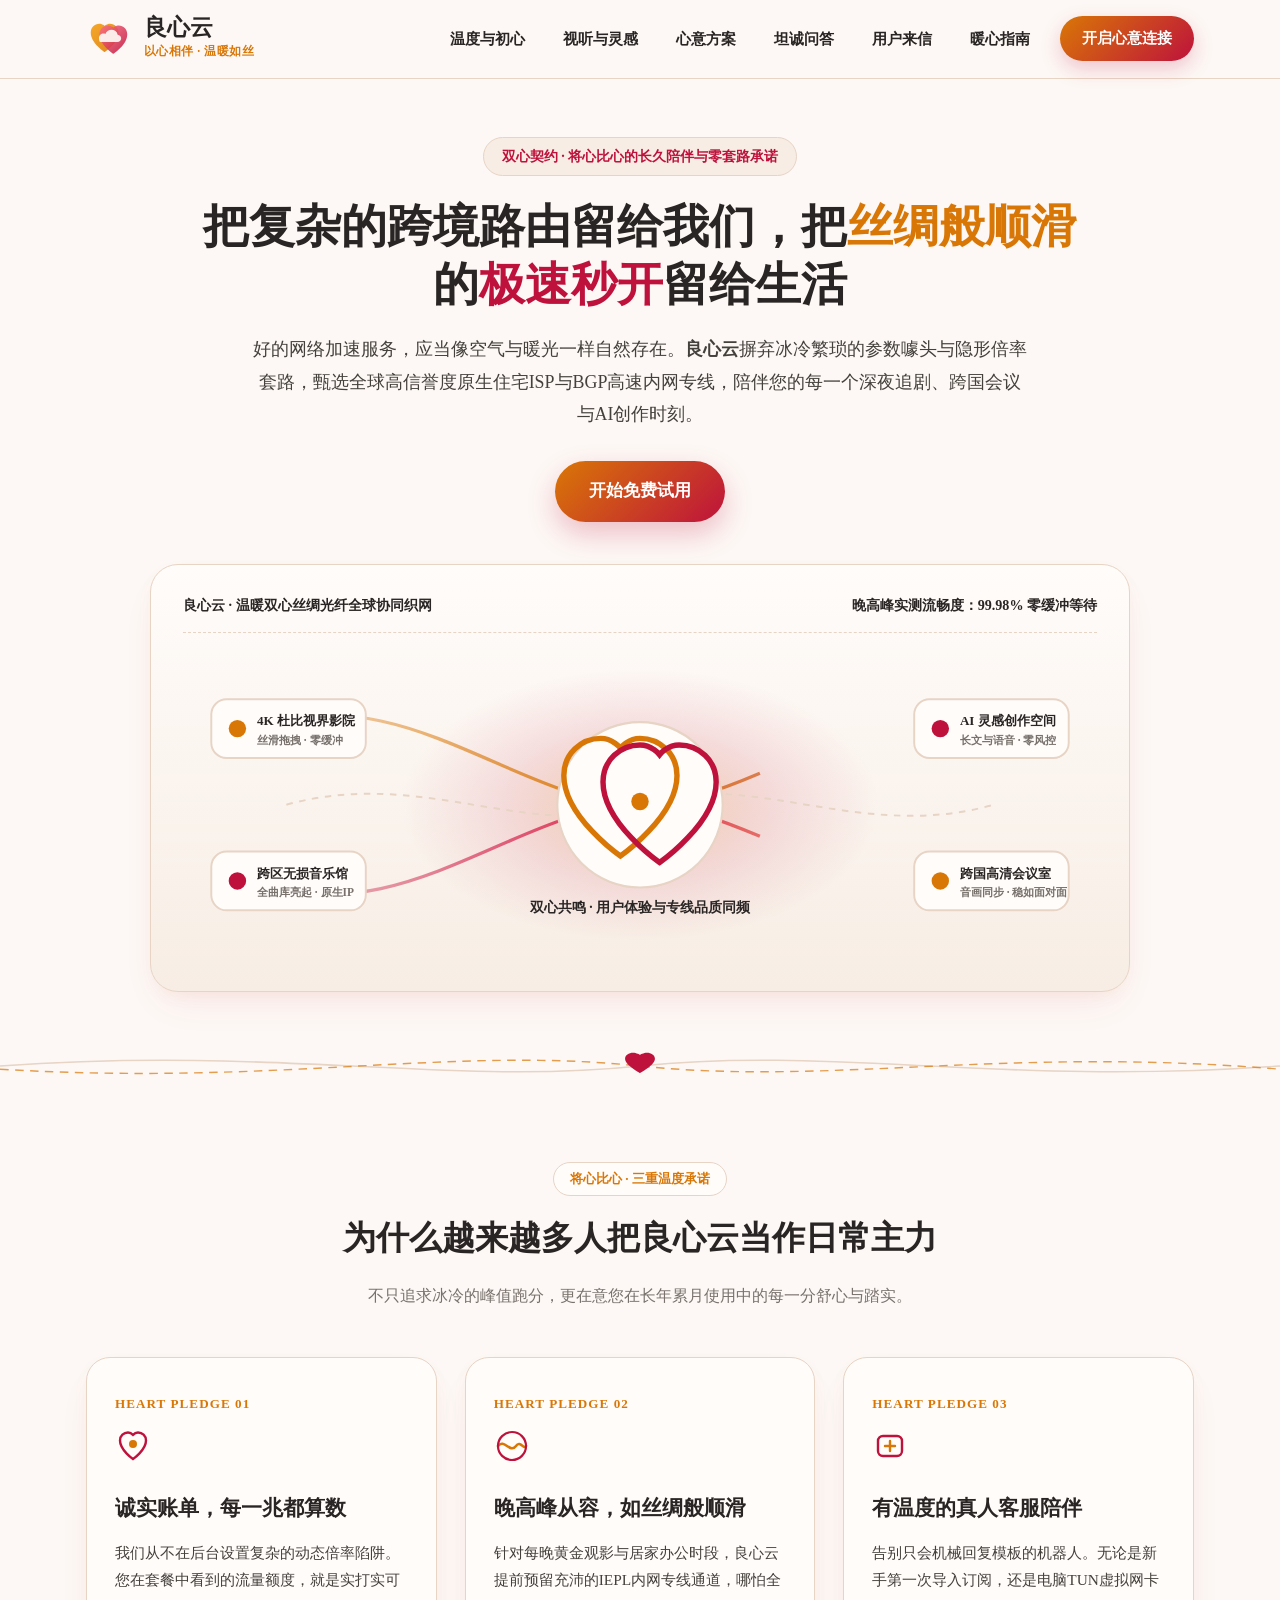
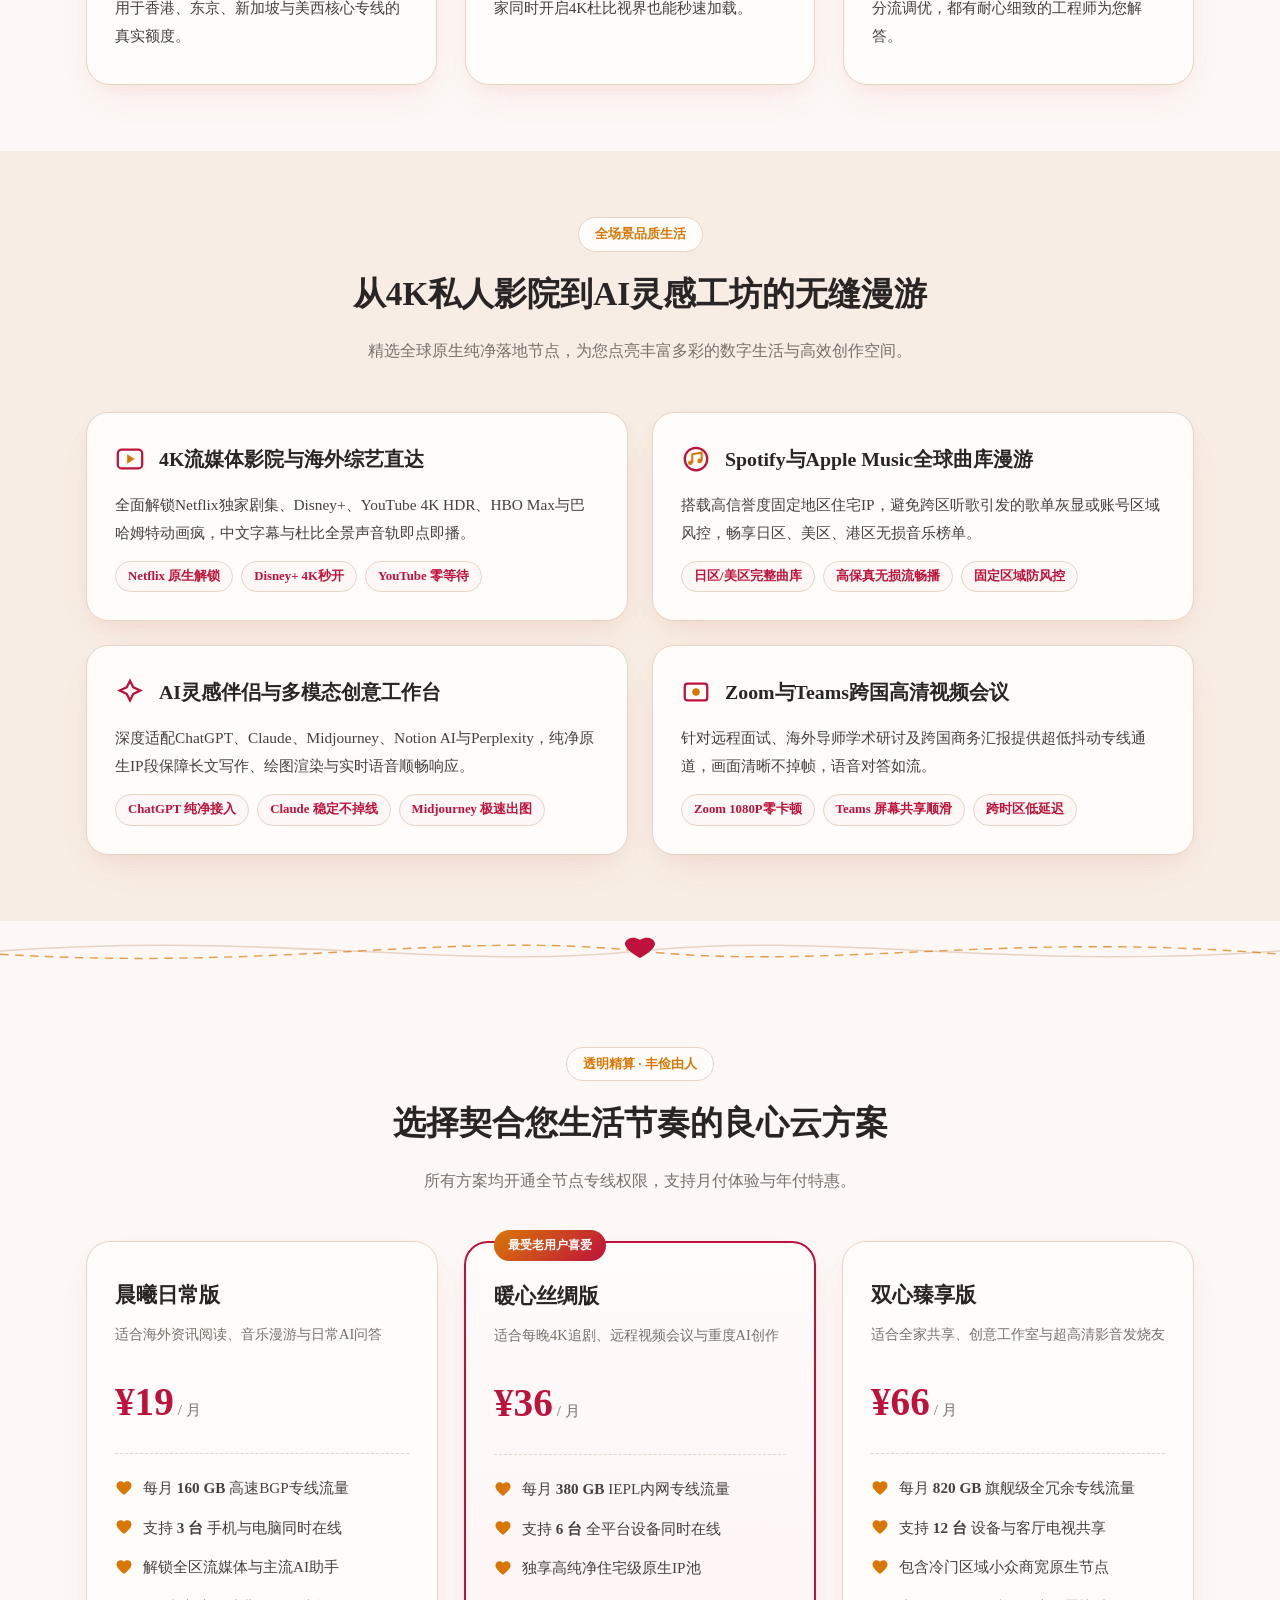
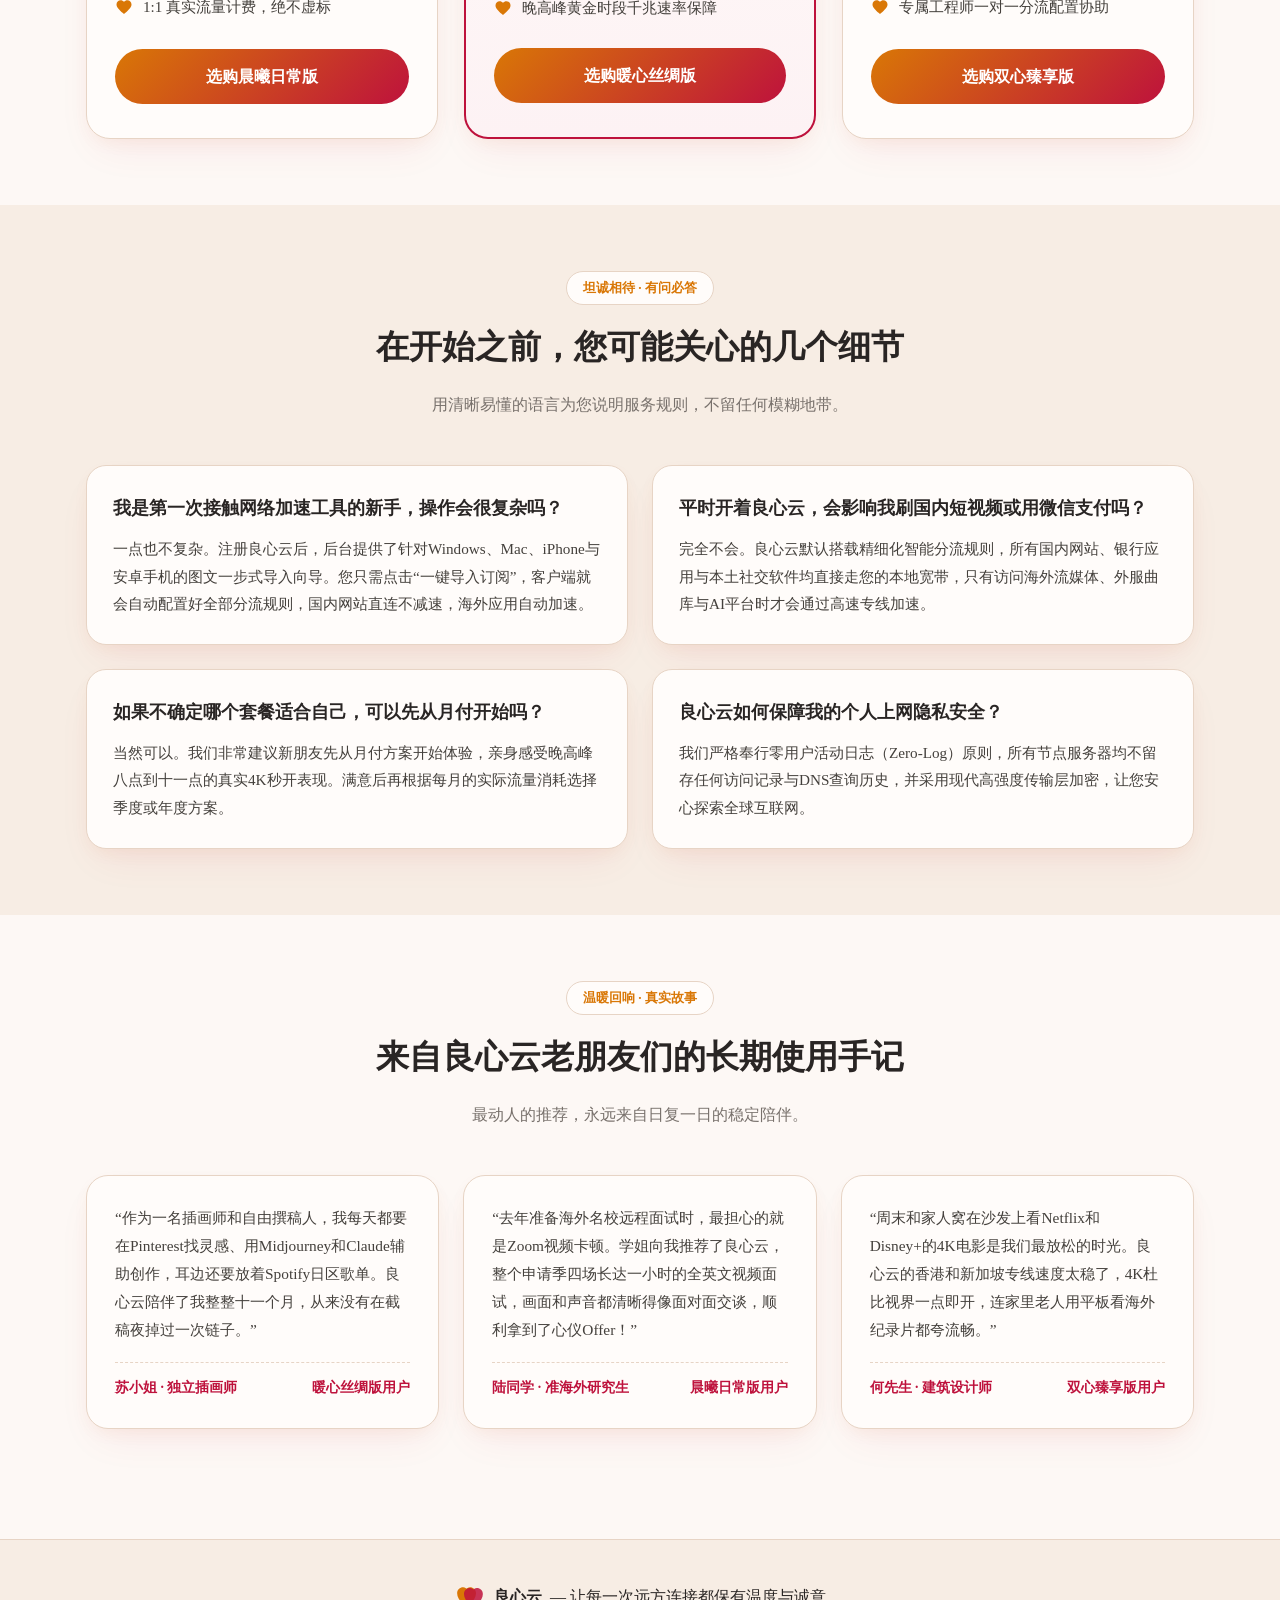
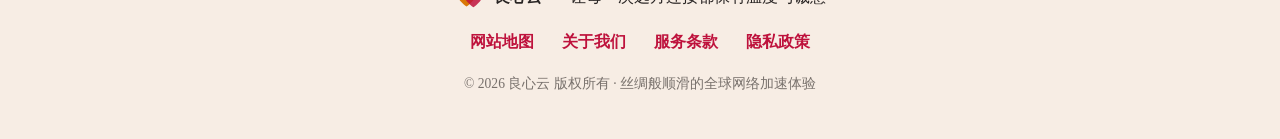
==== commit ccc78683: "fix: remove external blog links, desensitize subscription terms, and align official landing page sty" ====
--- a/index.html
+++ b/index.html
@@ -86,7 +86,7 @@
         </p>
         <div class="editorial-cta-row">
           <a href="https://ww012.twilightaff.com/#/?code=A56DH1Af" rel="nofollow" target="_blank" class="btn-warm-trial">开始免费试用</a>
-          <a href="https://tizilab.net/paihang/" target="_blank" class="btn-silk-rank">2026最新梯子推荐</a>
+          
         </div>
 
         <div class="twin-heart-stage">
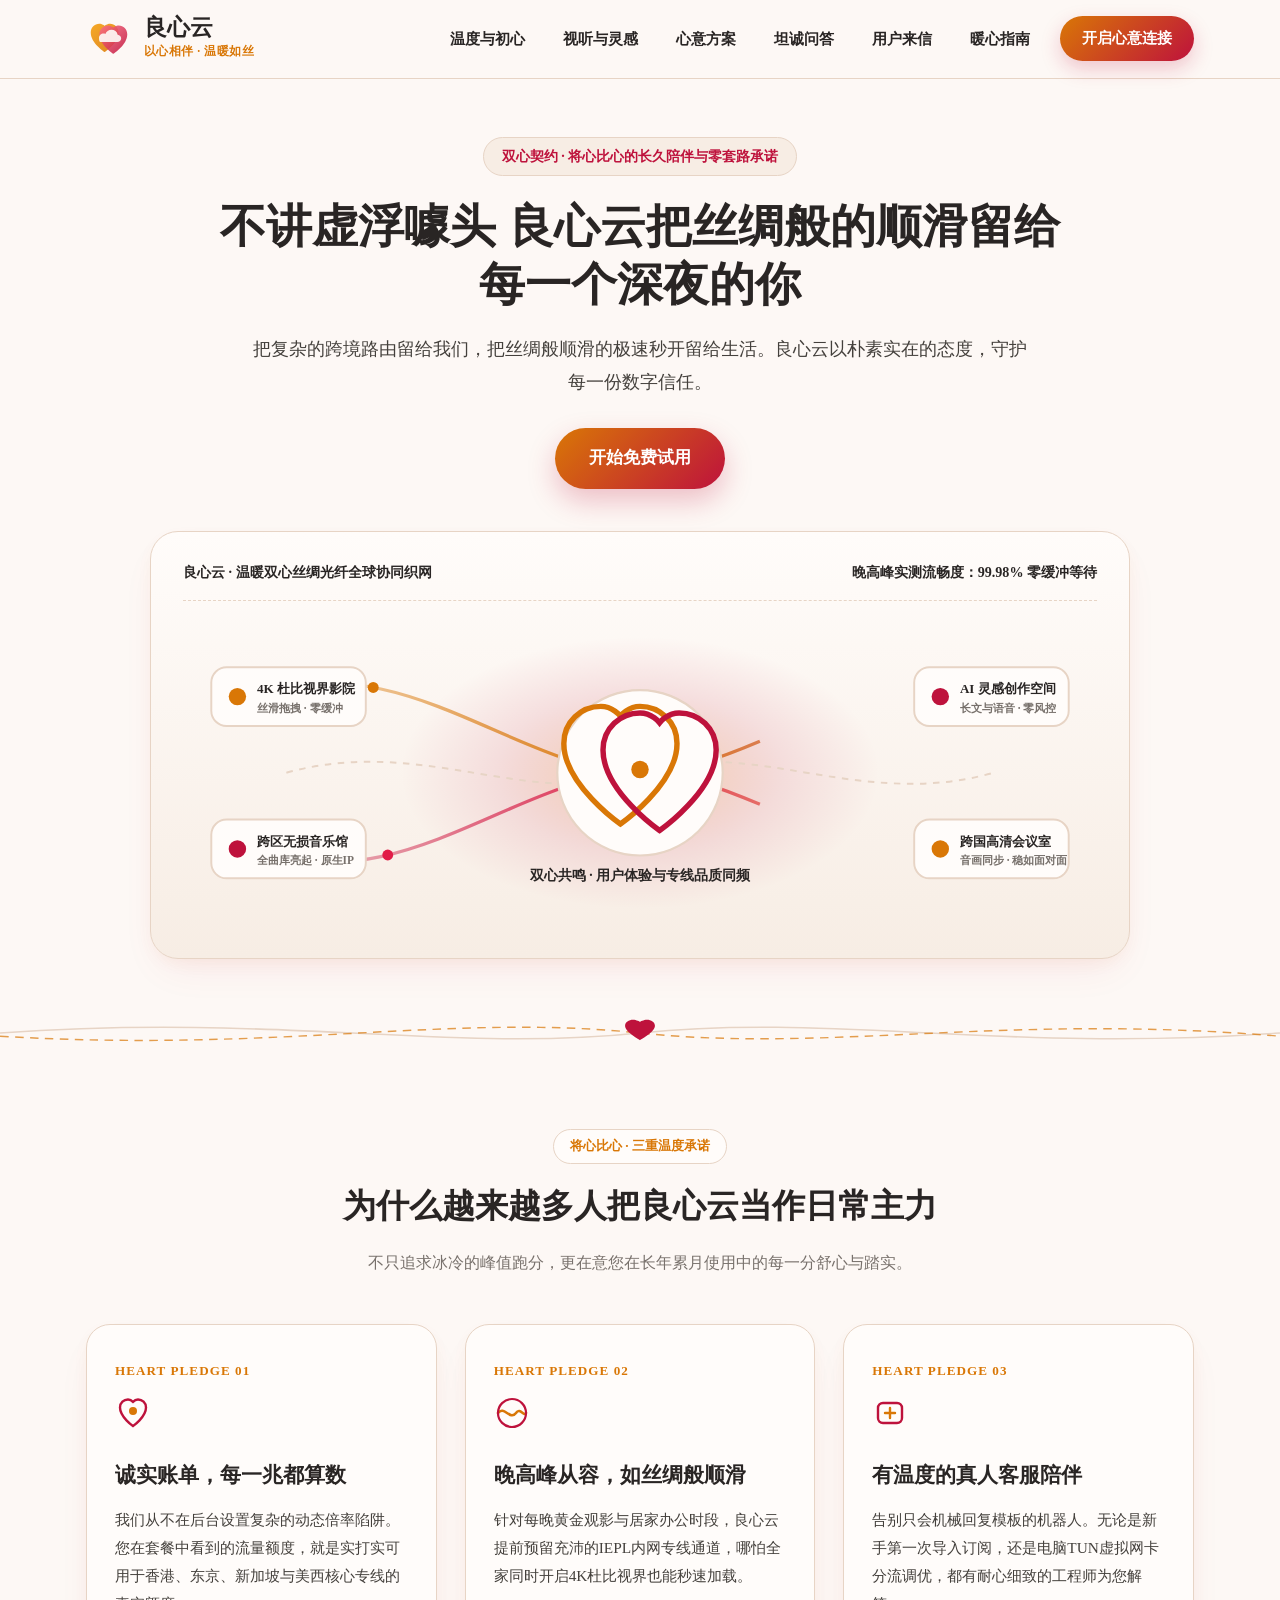
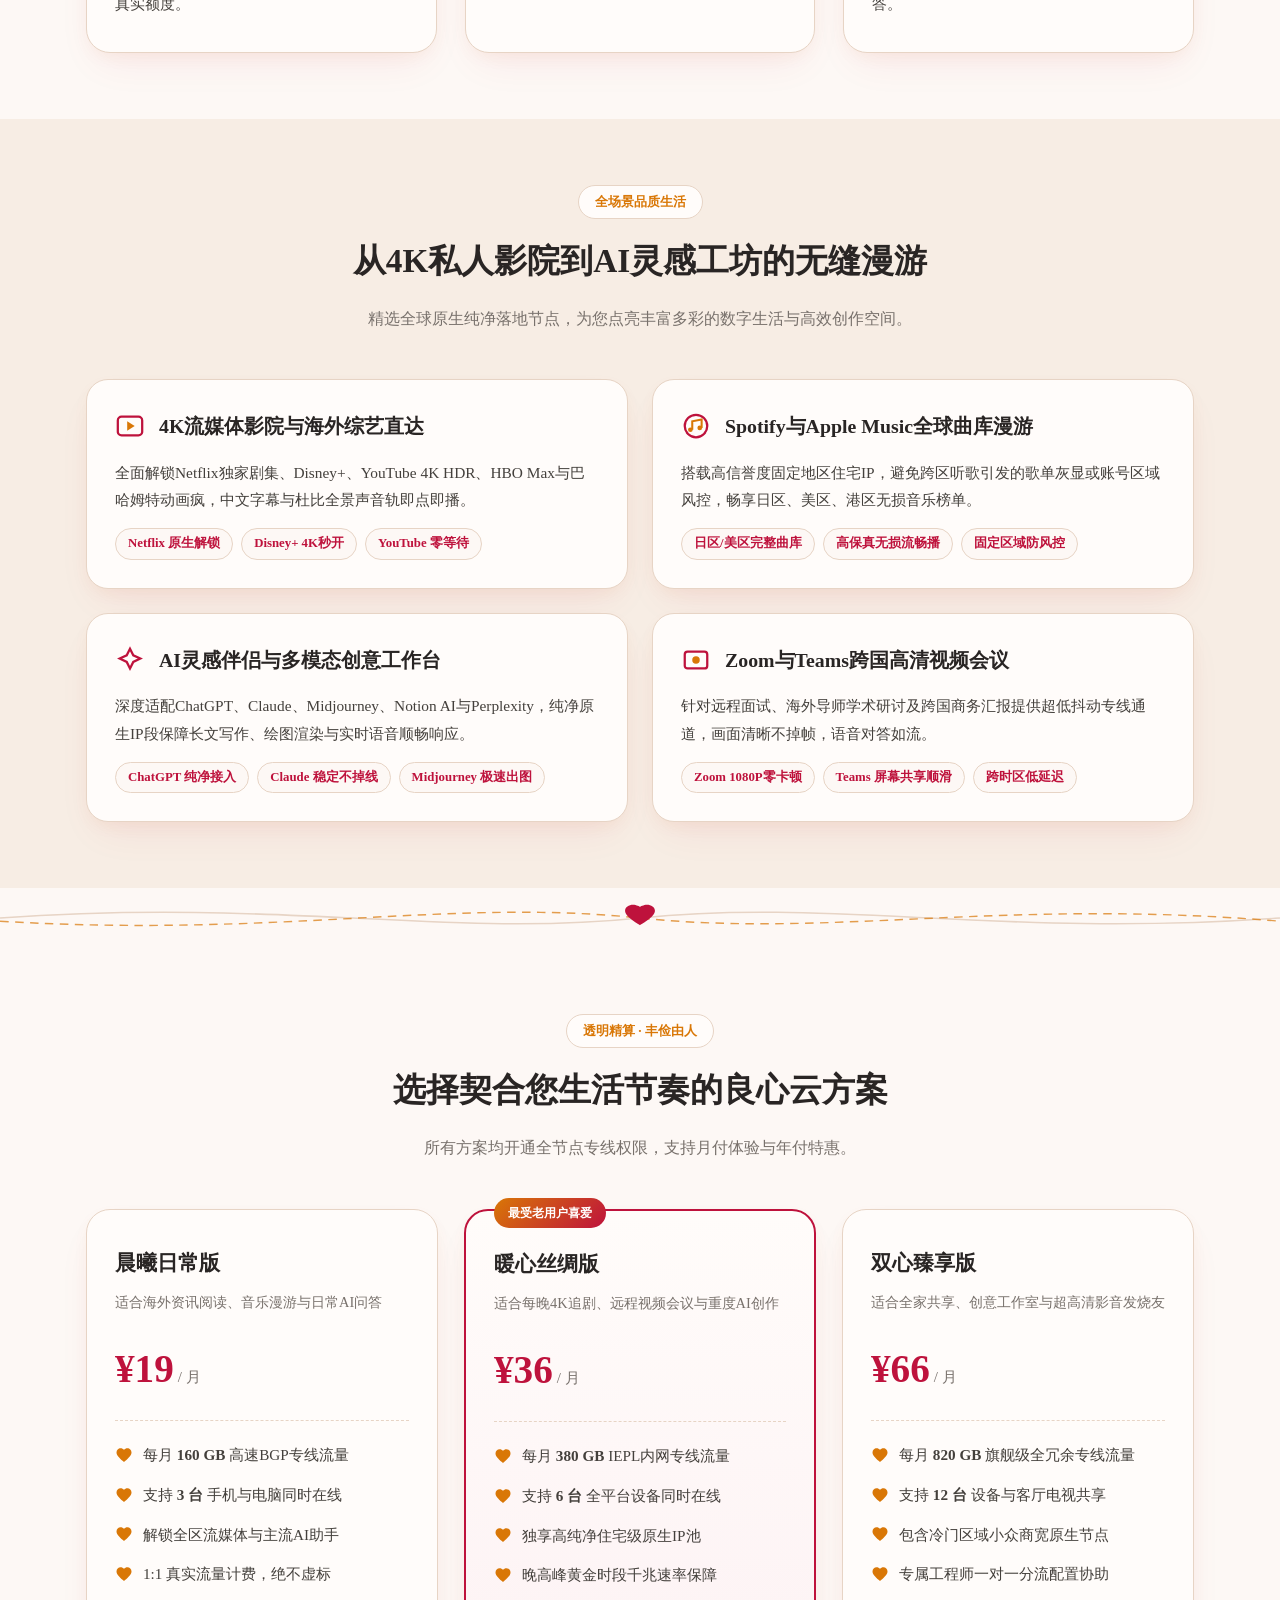
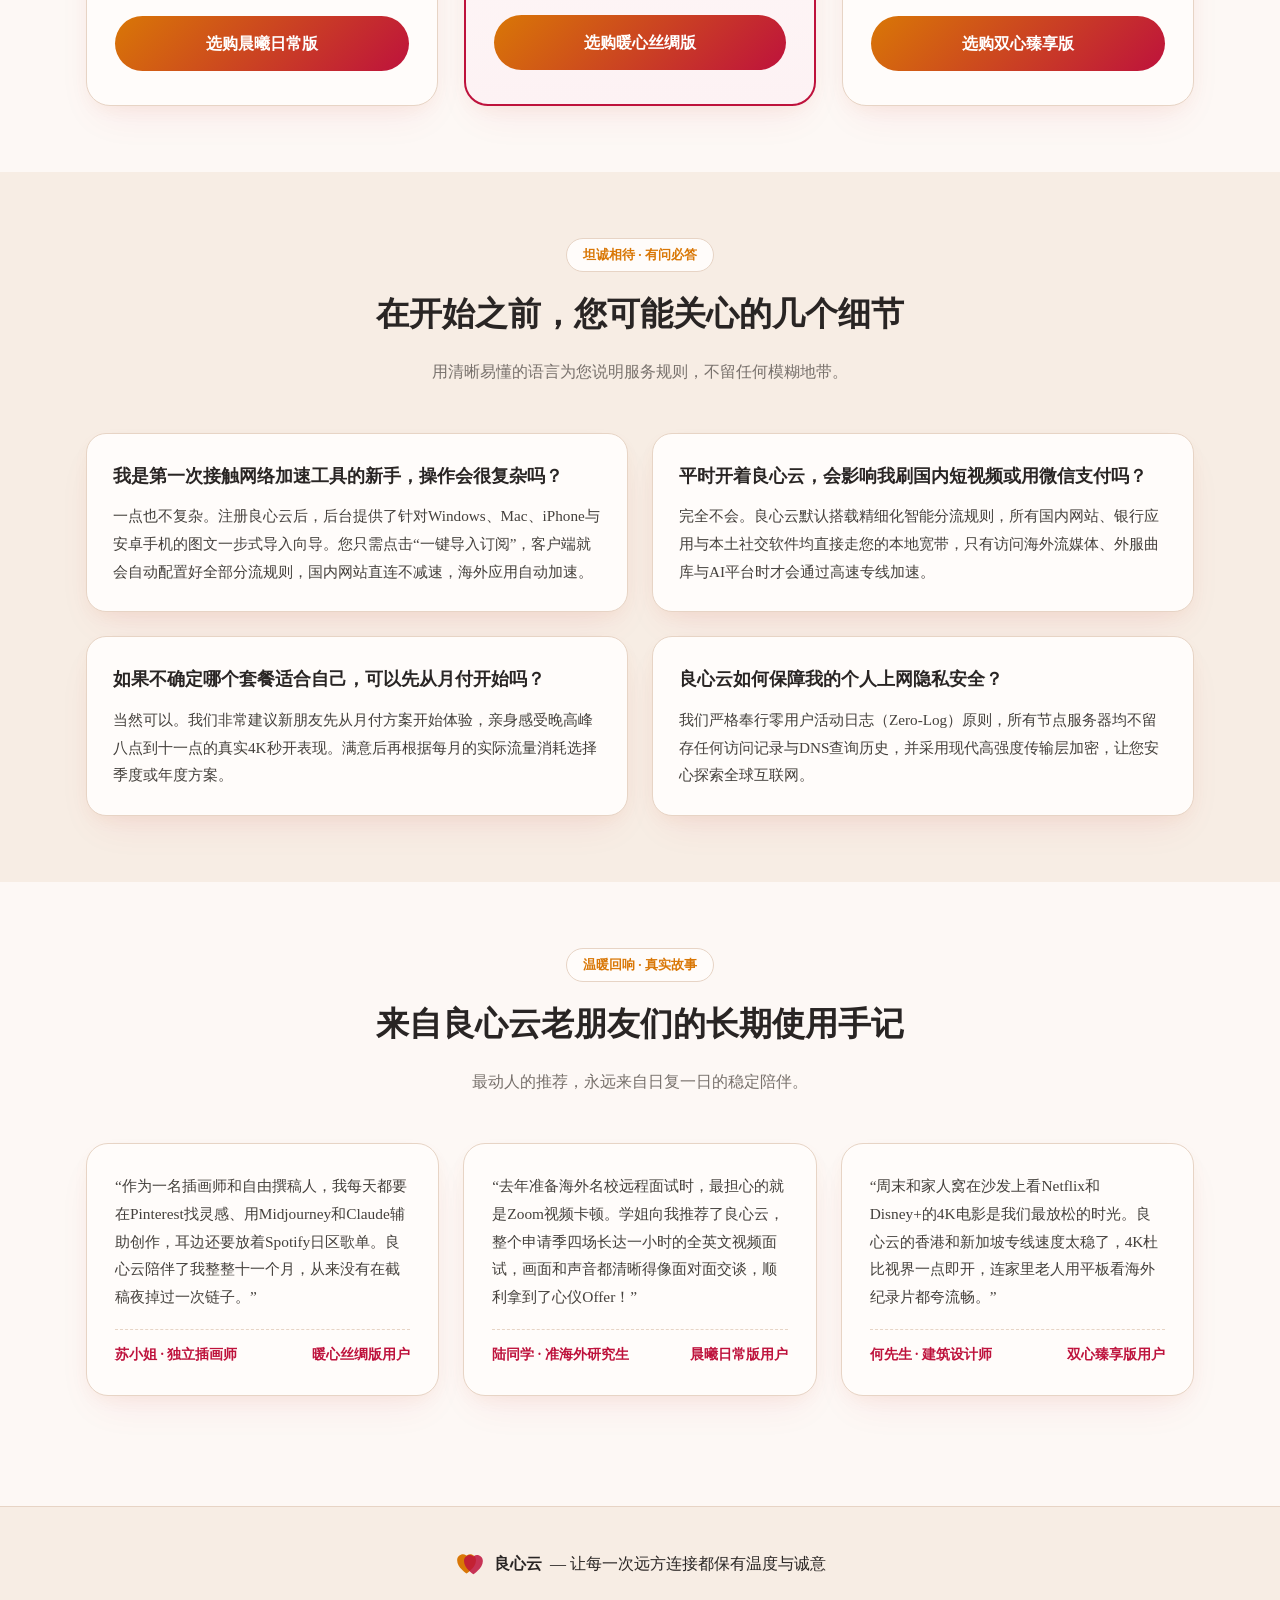
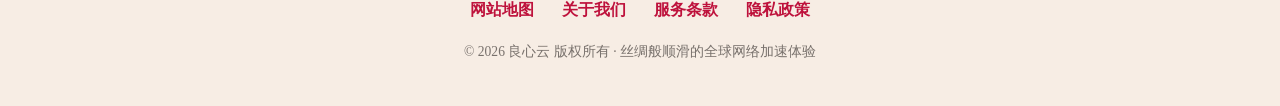
==== commit acf3e945: "revert: restore original layout and structure prior to pricing changes while keeping bespoke hero in" ====
--- a/index.html
+++ b/index.html
@@ -80,10 +80,8 @@
         <div class="pledge-seal">
           <span>双心契约 · 将心比心的长久陪伴与零套路承诺</span>
         </div>
-        <h1 class="editorial-h1">把复杂的跨境路由留给我们，把<span class="amber-em">丝绸般顺滑</span>的<span class="rose-em">极速秒开</span>留给生活</h1>
-        <p class="editorial-lead">
-          好的网络加速服务，应当像空气与暖光一样自然存在。<strong>良心云</strong>摒弃冰冷繁琐的参数噱头与隐形倍率套路，甄选全球高信誉度原生住宅ISP与BGP高速内网专线，陪伴您的每一个深夜追剧、跨国会议与AI创作时刻。
-        </p>
+        <h1 class="editorial-h1">不讲虚浮噱头 <span>良心云把丝绸般的顺滑留给每一个深夜的你</span></h1>
+        <p class="editorial-lead">把复杂的跨境路由留给我们，把丝绸般顺滑的极速秒开留给生活。良心云以朴素实在的态度，守护每一份数字信任。</p>
         <div class="editorial-cta-row">
           <a href="https://ww012.twilightaff.com/#/?code=A56DH1Af" rel="nofollow" target="_blank" class="btn-warm-trial">开始免费试用</a>
           
